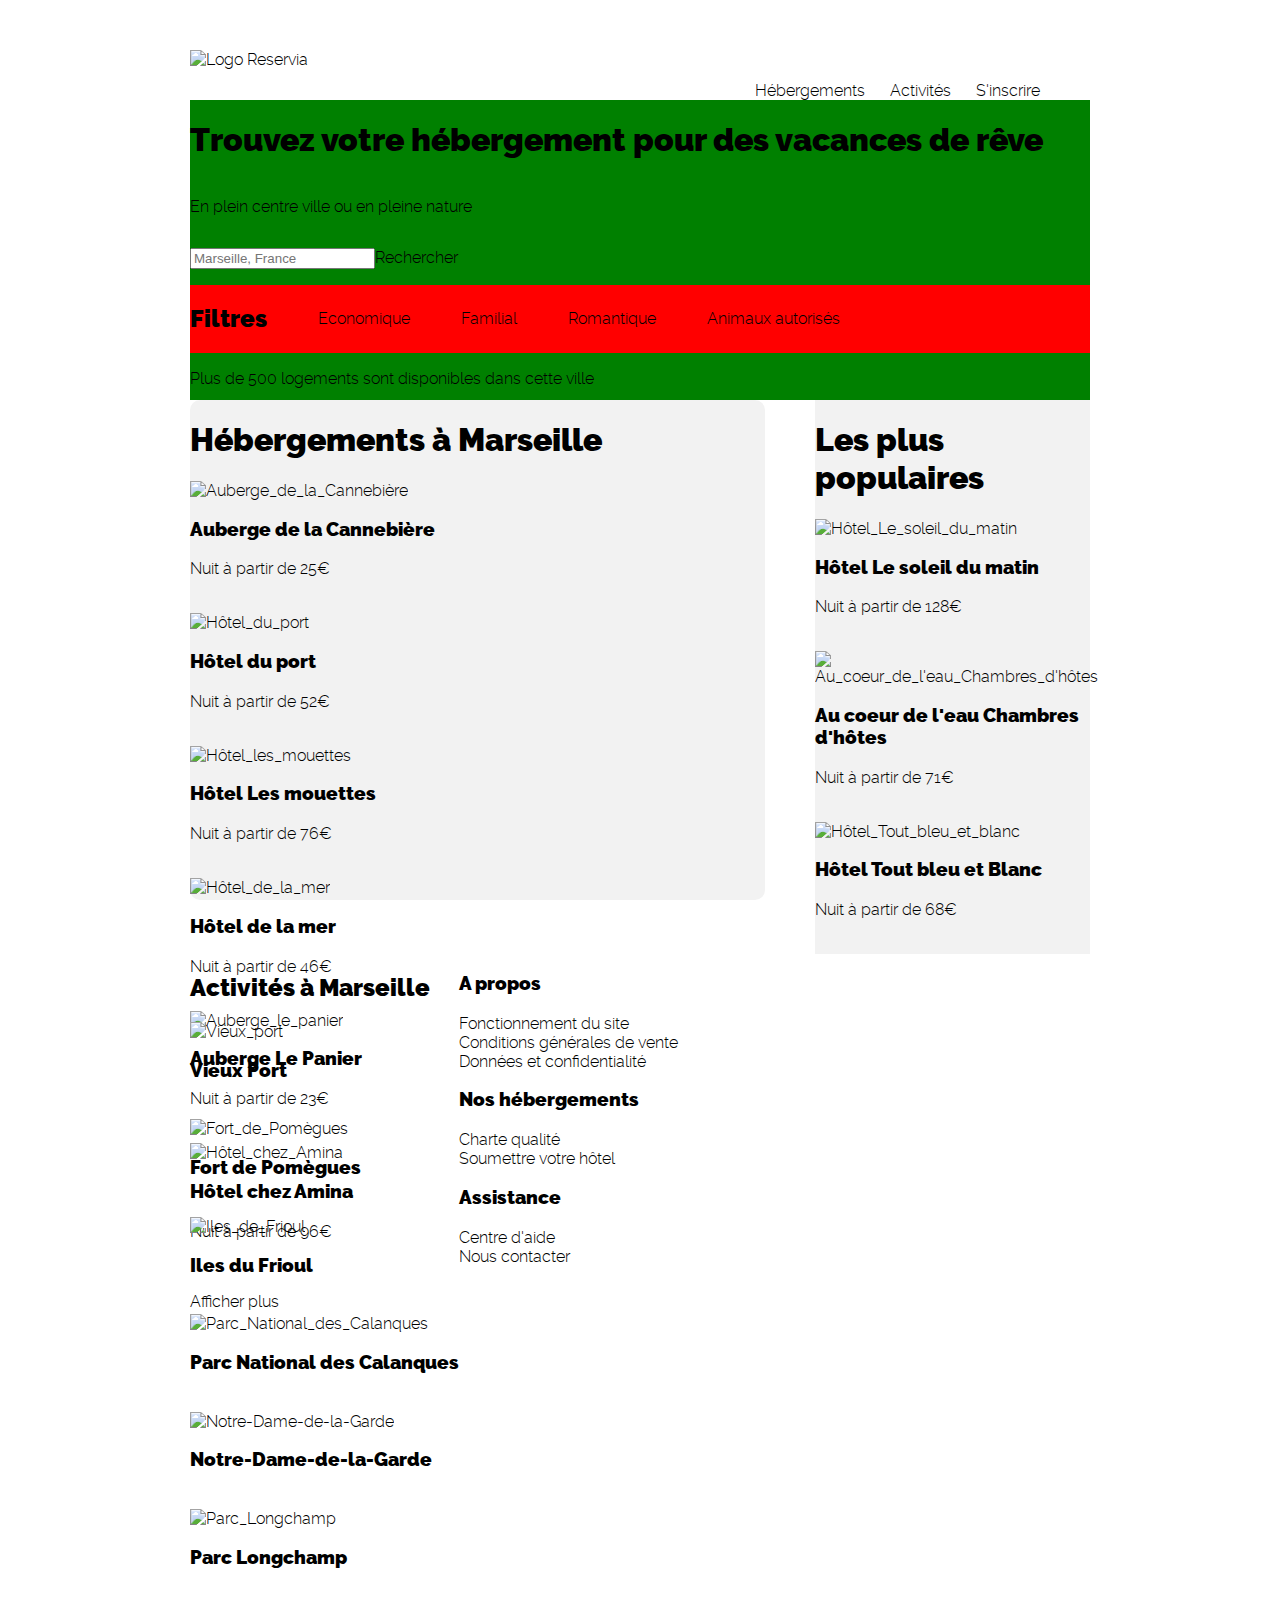
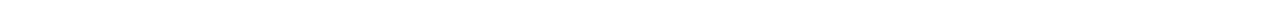
==== Page_acceuil.html @ ed1b58df "Debut CSS" ====
<!DOCTYPE html>
<html lang="fr">
    <head>
        <meta charset="utf-8" />
		<link rel="stylesheet" href="style.css" />
		<script src="https://kit.fontawesome.com/70156e9f67.js" crossorigin="anonymous"></script>
		<title>Maquette Reservia</title>
		
    </head>
	<body>
	
	<header><!-- Logo + Ancres-->
		<div id="logo">
		<img src="images/Reservia.svg" alt="Logo Reservia" />
		</div>
		<div id="Ancres">
		<a href="#Titre1">Hébergements</a>
		<a href="#Titre2">Activités</a>
		<a href="inscription.html">S'inscrire</a>
		</div>
	</header><!-- Logo + Ancres-->
	
    
		<section id="bandeau"><!-- h1 + p + form + filtres + p -->
			<h1>Trouvez votre hébergement pour des vacances de rêve</h1>
			<p>En plein centre ville ou en pleine nature</p>
			<form id="recherche" method="post" action="traitement.php">
			<p><i class="fas fa-map-marker-alt"></i>
			<label for="search" class="search"></label> <input placeholder="Marseille, France" type="search" name="search" id="search"/>Rechercher
			</p>
			</form>
			<div id="filtre">
				<h2>Filtres</h2>
				<i class="fas fa-money-bill-wave"></i>
				<p>Economique</p>
				<i class="fas fa-child"></i>
				<p>Familial</p>
				<i class="fas fa-heart"></i>
				<p>Romantique</p>
				<i class="fas fa-dog"></i>
				<p>Animaux autorisés</p>
			</div>
			<p><i class="fas fa-info"></i>Plus de 500 logements sont disponibles dans cette ville</p>
		</section><!-- h1 + p + form + filtres + p -->
		
		<section id="hébergement"><!-- article + aside -->
			<article><!-- h1 + 6photos + p -->
			<h1 id="Titre1">Hébergements à Marseille</h1>
			<div id="photo">
				<div id="Photo_1">
					<div class="description1">
						<a href="annonce1.html">
						<img src="images/marcus-loke-WQJvWU_HZFo-unsplash.jpg" alt="Auberge_de_la_Cannebière" />
						<h3>Auberge de la Cannebière</h3>
						<p>Nuit à partir de 25€</p>
						<div class="star4">
						<i class="fas fa-star"></i><i class="fas fa-star"></i><i class="fas fa-star"></i><i class="fas fa-star"></i><i class="fas fa-star"></i>
						</div>
						</a>
					</div>
				</div>
				<div id="Photo_2">
					<div class="description1">
						<a href="annonce2.html">
						<img src="images/fred-kleber-gTbaxaVLvsg-unsplash.jpg" alt="Hôtel_du_port">
						<h3>Hôtel du port</h3>
						<p>Nuit à partir de 52€</p>
						<div class="star5">
						<i class="fas fa-star"></i><i class="fas fa-star"></i><i class="fas fa-star"></i><i class="fas fa-star"></i><i class="fas fa-star"></i>
						</div>
						</a>
					</div>
				</div>
				<div id="Photo_3">
					<div class="description1">
						<a href="annonce3.html">
						<img src="images/reisetopia-B8WIgxA_PFU-unsplash.jpg" alt="Hôtel_les_mouettes">
						<h3>Hôtel Les mouettes</h3>
						<p>Nuit à partir de 76€</p>
						<div class="star4">
						<i class="fas fa-star"></i><i class="fas fa-star"></i><i class="fas fa-star"></i><i class="fas fa-star"></i><i class="fas fa-star"></i>
						</div>
						</a>
					</div>
				</div>
				<div id="Photo_4">
					<div class="description1">
						<a href="annonce4.html">
						<img src="images/annie-spratt-Eg1qcIitAuA-unsplash.jpg" alt="Hôtel_de_la_mer">
						<h3>Hôtel de la mer</h3>
						<p>Nuit à partir de 46€</p>
						<div id="star3">
						<i class="fas fa-star"></i><i class="fas fa-star"></i><i class="fas fa-star"></i><i class="fas fa-star"></i><i class="fas fa-star"></i>
						</div>
						</a>
					</div>
				</div>
				<div id="Photo_5">
					<div class="description1">
						<a href="annonce5.html">
						<img src="images/nicate-lee-kT-ZyaiwBe0-unsplash.jpg" alt="Auberge_le_panier">
						<h3>Auberge Le Panier</h3>
						<p>Nuit à partir de 23€</p>
						<div class="star4">
						<i class="fas fa-star"></i><i class="fas fa-star"></i><i class="fas fa-star"></i><i class="fas fa-star"></i><i class="fas fa-star"></i>
						</div>
						</a>
					</div>
				</div>
				<div id="Photo_6">
					<div class="description1">
						<a href="annonce6.html">
						<img src="images/febrian-zakaria-M6S1WvfW68A-unsplash.jpg" alt="Hôtel_chez_Amina">
						<h3>Hôtel chez Amina</h3>
						<p>Nuit à partir de 96€</p>
						<div class="star5">
						<i class="fas fa-star"></i><i class="fas fa-star"></i><i class="fas fa-star"></i><i class="fas fa-star"></i><i class="fas fa-star"></i>
						</div>
						</a>
					</div>
				</div>
			</div>
			<p>Afficher plus</p>
			</article><!-- h1 + 6photos + p -->
		
			<aside id="populaire"><!-- h1 + 3photos_colonne -->
			<h1>Les plus populaires</h1><i class="fas fa-chart-line"></i>
				<div id="Photo_7">
					<div class="description">
						<a href="annonce7.html">
						<img src="images/emile-guillemot-Bj_rcSC5XfE-unsplash.jpg" alt="Hôtel_Le_soleil_du_matin">
						<h3>Hôtel Le soleil du matin</h3>
						<p>Nuit à partir de 128€</p>
						<div class="star5">
						<i class="fas fa-star"></i><i class="fas fa-star"></i><i class="fas fa-star"></i><i class="fas fa-star"></i><i class="fas fa-star"></i>
						</div>
						</a>
					</div>
				</div>
				<div id="Photo_8">
					<div class="description">
						<a href="annonce8.html">
						<img src="images/aw-creative-VGs8z60yT2c-unsplash.jpg" alt="Au_coeur_de_l'eau_Chambres_d'hôtes">
						<h3>Au coeur de l'eau Chambres d'hôtes</h3>
						<p>Nuit à partir de 71€</p>
						<div class="star5">
						<i class="fas fa-star"></i><i class="fas fa-star"></i><i class="fas fa-star"></i><i class="fas fa-star"></i><i class="fas fa-star"></i>
						</div>
						</a>
					</div>
				</div>
				<div id="Photo_9">
					<div class="description">
						<a href="annonce2.html">
						<img src="images/febrian-zakaria-sjvU0THccQA-unsplash.jpg" alt="Hôtel_Tout_bleu_et_blanc">
						<h3>Hôtel Tout bleu et Blanc</h3>
						<p>Nuit à partir de 68€</p>
						<div class="star5">
						<i class="fas fa-star"></i><i class="fas fa-star"></i><i class="fas fa-star"></i><i class="fas fa-star"></i><i class="fas fa-star"></i>
						</div>
						</a>
					</div>
				</div>
			</aside><!-- h1 + 3photos_colonne -->
		
		</section><!-- article + aside -->
		
		<section id="activites"><!-- Activités -->
		<h2 id="Titre2">Activités à Marseille</h2>
			<div id="activite1">
				<a href="activité1.html">
				<img src="images/reno-laithienne-QUgJhdY5Fyk-unsplash.jpg" alt="Vieux_port">
				<h3>Vieux Port</h3>
				</a>
			</div>
			<div class="photo_double">
				<div id="activite2">
				<a href="activité2.html">
				<img src="images/paul-hermann-QFTrLdQIRhI-unsplash.jpg" alt="Fort_de_Pomègues">
				<h3>Fort de Pomègues</h3>
				</a>
				</div>
				<div id="activite3">
				<a href="activité3.html">
				<img src="images/kevin-hikari-rV_Qd1l-VXg-unsplash.jpg" alt="Iles_de_Frioul">
				<h3>Iles du Frioul</h3>
				</a>
				</div>
			</div>
			<div id="activite4">
			<a href="activité4.html">
			<img src="images/kilyan-sockalingum-NR8-cBCN3aI-unsplash.jpg" alt="Parc_National_des_Calanques">
			<h3>Parc National des Calanques</h3>
			</a>
			</div>
			<div class="photo_double">
				<div id="activite5">
				<a href="activité5.html">
				<img src="images/florian-wehde-xW9e8gdotxI-unsplash.jpg" alt="Notre-Dame-de-la-Garde">
				<h3>Notre-Dame-de-la-Garde</h3>
				</a>
				</div>
				<div id="activite6">
				<a href="activité6.html">
				<img src="images/lena-paulin-wH2-EJoDcV0-unsplash.jpg" alt="Parc_Longchamp">
				<h3>Parc Longchamp</h3>
				</a>
				</div>
			</div>
		</section><!-- Activités -->
    
		<footer id="footer"><!-- 3blocs de texte en colonne -->
			<div class="liens">
				<h3>A propos</h3>
				<p>Fonctionnement du site<br />
				Conditions générales de vente<br />
				Données et confidentialité
				</p>
			</div>
			<div class="liens">
				<h3>Nos hébergements</h3>
				<p>Charte qualité<br />
				Soumettre votre hôtel
				</p>
			</div>
			<div class="liens">
				<h3>Assistance</h3>
				<p>Centre d'aide<br />
				Nous contacter
				</p>
			</div>
		</footer>
	</body>
</html>
---- style.css ----
/* font/definition */
@font-face {
    font-family: 'ralewayblack';
    src: url('font/webfontkit-20210923-035015/raleway-black-webfont.woff2') format('woff2'),
         url('font/webfontkit-20210923-035015/raleway-black-webfont.woff') format('woff');
    font-weight: normal;
    font-style: normal;

}

@font-face {
    font-family: 'ralewaylight';
    src: url('font/webfontkit-20210923-035015/raleway-light-webfont.woff2') format('woff2'),
         url('font/webfontkit-20210923-035015/raleway-light-webfont.woff') format('woff');
    font-weight: normal;
    font-style: normal;

}

@font-face {
    font-family: 'ralewaymedium';
    src: url('font/webfontkit-20210923-035015/raleway-medium-webfont.woff2') format('woff2'),
         url('font/webfontkit-20210923-035015/raleway-medium-webfont.woff') format('woff');
    font-weight: normal;
    font-style: normal;

}

h1, h2, h3
{
	font-family: 'ralewayblack', Arial, sans-serif;
}
/* font/definition */
/* Mep body */
body
{
	font-family: 'ralewaylight', 'ralewayblack', Arial, sans-serif;
	width: 900px;
	margin: auto;
	display: flex;
	justify-content: ;
	flex-wrap: wrap;
}
/* Mep body */
/* Mep header */
header
{
	width: 900px;
	margin: auto;
	display: flex;
	justify-content: space-between;
	align-items:flex-end;
}
/* Mep header */
/* Mep bandeau */
#bandeau
{
	display: flex;
	width: 900px;
	flex-direction: column;
	justify-content: flex-start;
	height: 300px;
	background-color: green;
	padding: 0px 0px 0px 0px;
	margin-top: 0px;
}
/* Mep bandeau */
/* Mep hébergement */
#hébergement
{
	display: flex;
	width: 900px;
}
/* Mep hébergement */
/* Mep article */
article
{
	width: 575px;
	height: 500px;
	margin-top: 25 px;
	margin-bottom: 25px;
	background-color: #F2F2F2;
	border-radius: 10px;
	margin-right: 25px;
	display: flex;
	flex-direction: column;
}
/* Mep article */
/* Mep populaire */
#populaire
{
	width: 275px;
	background-color: #F2F2F2;
	margin-left: 25px;
}
/* Mep populaire */

.description1 img
{
	width: 200;
	height: 100px;
	
}
.description img
{
	width: 100px;
	height: 125px;
	
}

/* header bandeau*/
#logo
{
	display: flex;
	margin-top: 50px;
	height: 50px;
}

#Ancres
{
	display: flex;
	justify-content: space-between;
	align-items: flex-end;
}

#Ancres, a
{
	color: black;
	text-decoration: none;
	margin-right: 25px;
}

#Ancres, a:hover
{
	color: #0065FC;
}

#filtre
{
	background-color: red;
	display: flex;
	align-items: center;
	justify-content: space-between;
	padding-right: 250px;
	
}
/* header bandeau*/
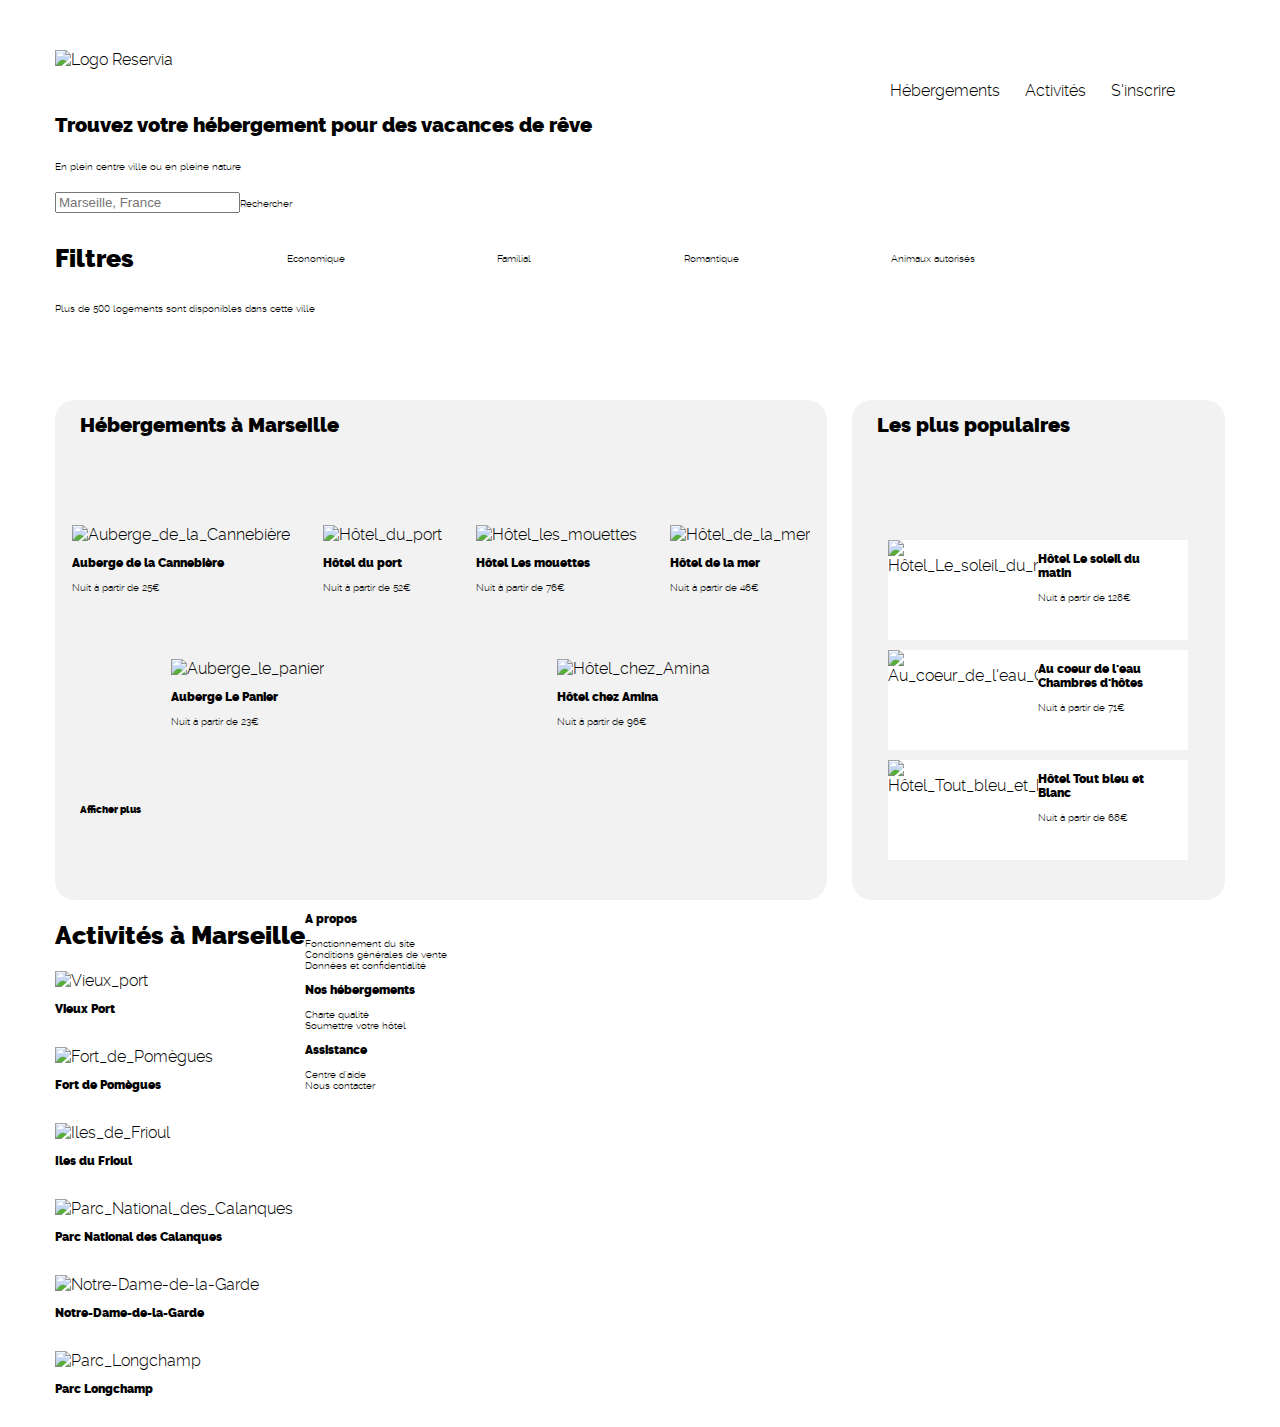
==== commit 9a1fcd03: "suite" ====
--- a/Page_acceuil.html
+++ b/Page_acceuil.html
@@ -44,123 +44,90 @@
 		</section><!-- h1 + p + form + filtres + p -->
 		
 		<section id="hébergement"><!-- article + aside -->
+			
 			<article><!-- h1 + 6photos + p -->
-			<h1 id="Titre1">Hébergements à Marseille</h1>
+			<h1>Hébergements à Marseille</h1>
 			<div id="photo">
 				<div id="Photo_1">
-					<div class="description1">
 						<a href="annonce1.html">
 						<img src="images/marcus-loke-WQJvWU_HZFo-unsplash.jpg" alt="Auberge_de_la_Cannebière" />
 						<h3>Auberge de la Cannebière</h3>
 						<p>Nuit à partir de 25€</p>
-						<div class="star4">
-						<i class="fas fa-star"></i><i class="fas fa-star"></i><i class="fas fa-star"></i><i class="fas fa-star"></i><i class="fas fa-star"></i>
-						</div>
-						</a>
-					</div>
+						<i class="fas fa-star"></i><i class="fas fa-star"></i><i class="fas fa-star"></i><i class="fas fa-star"></i><i class="fas fa-star"></i>
+						</a>
 				</div>
 				<div id="Photo_2">
-					<div class="description1">
 						<a href="annonce2.html">
 						<img src="images/fred-kleber-gTbaxaVLvsg-unsplash.jpg" alt="Hôtel_du_port">
 						<h3>Hôtel du port</h3>
 						<p>Nuit à partir de 52€</p>
-						<div class="star5">
-						<i class="fas fa-star"></i><i class="fas fa-star"></i><i class="fas fa-star"></i><i class="fas fa-star"></i><i class="fas fa-star"></i>
-						</div>
-						</a>
-					</div>
+						<i class="fas fa-star"></i><i class="fas fa-star"></i><i class="fas fa-star"></i><i class="fas fa-star"></i><i class="fas fa-star"></i>
+						</a>
 				</div>
 				<div id="Photo_3">
-					<div class="description1">
 						<a href="annonce3.html">
 						<img src="images/reisetopia-B8WIgxA_PFU-unsplash.jpg" alt="Hôtel_les_mouettes">
 						<h3>Hôtel Les mouettes</h3>
 						<p>Nuit à partir de 76€</p>
-						<div class="star4">
-						<i class="fas fa-star"></i><i class="fas fa-star"></i><i class="fas fa-star"></i><i class="fas fa-star"></i><i class="fas fa-star"></i>
-						</div>
-						</a>
-					</div>
+						<i class="fas fa-star"></i><i class="fas fa-star"></i><i class="fas fa-star"></i><i class="fas fa-star"></i><i class="fas fa-star"></i>
+						</a>
 				</div>
 				<div id="Photo_4">
-					<div class="description1">
 						<a href="annonce4.html">
 						<img src="images/annie-spratt-Eg1qcIitAuA-unsplash.jpg" alt="Hôtel_de_la_mer">
 						<h3>Hôtel de la mer</h3>
-						<p>Nuit à partir de 46€</p>
-						<div id="star3">
-						<i class="fas fa-star"></i><i class="fas fa-star"></i><i class="fas fa-star"></i><i class="fas fa-star"></i><i class="fas fa-star"></i>
-						</div>
-						</a>
-					</div>
+						<p>Nuit à partir de 46€</p>						
+						<i class="fas fa-star"></i><i class="fas fa-star"></i><i class="fas fa-star"></i><i class="fas fa-star"></i><i class="fas fa-star"></i>	
+						</a>
 				</div>
 				<div id="Photo_5">
-					<div class="description1">
 						<a href="annonce5.html">
 						<img src="images/nicate-lee-kT-ZyaiwBe0-unsplash.jpg" alt="Auberge_le_panier">
 						<h3>Auberge Le Panier</h3>
-						<p>Nuit à partir de 23€</p>
-						<div class="star4">
-						<i class="fas fa-star"></i><i class="fas fa-star"></i><i class="fas fa-star"></i><i class="fas fa-star"></i><i class="fas fa-star"></i>
-						</div>
-						</a>
-					</div>
+						<p>Nuit à partir de 23€</p>	
+						<i class="fas fa-star"></i><i class="fas fa-star"></i><i class="fas fa-star"></i><i class="fas fa-star"></i><i class="fas fa-star"></i>
+						</a>
 				</div>
 				<div id="Photo_6">
-					<div class="description1">
 						<a href="annonce6.html">
 						<img src="images/febrian-zakaria-M6S1WvfW68A-unsplash.jpg" alt="Hôtel_chez_Amina">
 						<h3>Hôtel chez Amina</h3>
 						<p>Nuit à partir de 96€</p>
-						<div class="star5">
-						<i class="fas fa-star"></i><i class="fas fa-star"></i><i class="fas fa-star"></i><i class="fas fa-star"></i><i class="fas fa-star"></i>
-						</div>
-						</a>
-					</div>
-				</div>
-			</div>
-			<p>Afficher plus</p>
+						<i class="fas fa-star"></i><i class="fas fa-star"></i><i class="fas fa-star"></i><i class="fas fa-star"></i><i class="fas fa-star"></i>
+						</a>
+				</div>
+			</div>
+			<p id="afficher">Afficher plus</p>
 			</article><!-- h1 + 6photos + p -->
 		
-			<aside id="populaire"><!-- h1 + 3photos_colonne -->
+			<aside><!-- h1 + 3photos_colonne -->
 			<h1>Les plus populaires</h1><i class="fas fa-chart-line"></i>
+			<div id="pop">
 				<div id="Photo_7">
-					<div class="description">
 						<a href="annonce7.html">
 						<img src="images/emile-guillemot-Bj_rcSC5XfE-unsplash.jpg" alt="Hôtel_Le_soleil_du_matin">
-						<h3>Hôtel Le soleil du matin</h3>
+						<div><h3>Hôtel Le soleil du matin</h3>
 						<p>Nuit à partir de 128€</p>
-						<div class="star5">
-						<i class="fas fa-star"></i><i class="fas fa-star"></i><i class="fas fa-star"></i><i class="fas fa-star"></i><i class="fas fa-star"></i>
-						</div>
-						</a>
-					</div>
+						<i class="fas fa-star"></i><i class="fas fa-star"></i><i class="fas fa-star"></i><i class="fas fa-star"></i><i class="fas fa-star"></i></div>
+						</a>
 				</div>
 				<div id="Photo_8">
-					<div class="description">
 						<a href="annonce8.html">
 						<img src="images/aw-creative-VGs8z60yT2c-unsplash.jpg" alt="Au_coeur_de_l'eau_Chambres_d'hôtes">
 						<h3>Au coeur de l'eau Chambres d'hôtes</h3>
 						<p>Nuit à partir de 71€</p>
-						<div class="star5">
-						<i class="fas fa-star"></i><i class="fas fa-star"></i><i class="fas fa-star"></i><i class="fas fa-star"></i><i class="fas fa-star"></i>
-						</div>
-						</a>
-					</div>
+						<i class="fas fa-star"></i><i class="fas fa-star"></i><i class="fas fa-star"></i><i class="fas fa-star"></i><i class="fas fa-star"></i>
+						</a>
 				</div>
 				<div id="Photo_9">
-					<div class="description">
 						<a href="annonce2.html">
 						<img src="images/febrian-zakaria-sjvU0THccQA-unsplash.jpg" alt="Hôtel_Tout_bleu_et_blanc">
 						<h3>Hôtel Tout bleu et Blanc</h3>
 						<p>Nuit à partir de 68€</p>
-						<div class="star5">
-						<i class="fas fa-star"></i><i class="fas fa-star"></i><i class="fas fa-star"></i><i class="fas fa-star"></i><i class="fas fa-star"></i>
-						</div>
-						</a>
-					</div>
-				</div>
+						<i class="fas fa-star"></i><i class="fas fa-star"></i><i class="fas fa-star"></i><i class="fas fa-star"></i><i class="fas fa-star"></i>
+						</a>
+				</div>
+			</div>
 			</aside><!-- h1 + 3photos_colonne -->
 		
 		</section><!-- article + aside -->
--- a/style.css
+++ b/style.css
@@ -30,12 +30,32 @@
 {
 	font-family: 'ralewayblack', Arial, sans-serif;
 }
+h1
+{
+	font-size: 20px;
+}
+h2
+{
+	font-size: 25px;
+}
+h3
+{
+	font-size: 12px;
+}
+p
+{
+	font-size: 10px;
+}
+#afficher
+{
+	font-family: 'ralewayblack', Arial, sans-serif;
+}
 /* font/definition */
 /* Mep body */
 body
 {
 	font-family: 'ralewaylight', 'ralewayblack', Arial, sans-serif;
-	width: 900px;
+	width: 1170px;
 	margin: auto;
 	display: flex;
 	justify-content: ;
@@ -45,7 +65,7 @@
 /* Mep header */
 header
 {
-	width: 900px;
+	width: 1170px;
 	margin: auto;
 	display: flex;
 	justify-content: space-between;
@@ -56,92 +76,198 @@
 #bandeau
 {
 	display: flex;
-	width: 900px;
+	width: 1170px;
 	flex-direction: column;
 	justify-content: flex-start;
 	height: 300px;
-	background-color: green;
+	
 	padding: 0px 0px 0px 0px;
 	margin-top: 0px;
 }
+/* header bandeau*/
+#logo
+{
+	display: flex;
+	margin-top: 50px;
+	height: 50px;
+}
+
+#Ancres
+{
+	display: flex;
+	justify-content: space-between;
+	align-items: flex-end;
+}
+
+#Ancres, a
+{
+	color: black;
+	text-decoration: none;
+	margin-right: 25px;
+}
+
+#Ancres, a:hover
+{
+	color: #0065FC;
+}
+
+#filtre
+{
+	display: flex;
+	align-items: center;
+	justify-content: space-between;
+	padding-right: 250px;
+	
+}
+/* header bandeau*/
 /* Mep bandeau */
 /* Mep hébergement */
 #hébergement
 {
-	display: flex;
-	width: 900px;
-}
-/* Mep hébergement */
+	width: 1170px;
+	height: ;
+	display: flex;
+}
+
 /* Mep article */
 article
 {
-	width: 575px;
+	width: 775px;
 	height: 500px;
-	margin-top: 25 px;
-	margin-bottom: 25px;
+	margin: 0px, 25px, 25px, 0px;
+	padding: 10px, 10px, 0px, 10px;
 	background-color: #F2F2F2;
-	border-radius: 10px;
-	margin-right: 25px;
-	display: flex;
-	flex-direction: column;
-}
+	border-radius: 20px;
+	display: flex;
+	flex-wrap: wrap;
+	justify-content: ;
+}
+
+article h1
+{
+	margin-left: 25px;
+}
+
+#afficher
+{
+	margin-left: 25px;
+}
+
+#photo
+{
+	display: flex;
+	flex-wrap: wrap;
+	justify-content: space-around;
+}
+
+#Photo_1 img
+{
+	width: 200px;
+	height: 100px;
+}
+
+#Photo_2 img
+{
+	width: 200px;
+	height: 100px;
+}
+
+#Photo_3 img
+{
+	width: 200px;
+	height: 100px;
+}
+
+#Photo_4 img
+{
+	width: 200px;
+	height: 100px;
+}
+
+#Photo_5 img
+{
+	width: 200px;
+	height: 100px;
+}
+
+#Photo_6 img
+{
+	width: 200px;
+	height: 100px;
+}
+article i
+{
+	color: #0065FC;
+}
+
 /* Mep article */
 /* Mep populaire */
-#populaire
-{
-	width: 275px;
+aside
+{
+	width: 375px;
 	background-color: #F2F2F2;
 	margin-left: 25px;
+	display: flex;
+	flex-wrap: wrap;
+	border-radius: 20px;
+}
+aside h1
+{
+	margin-left: 25px;
+}
+#pop
+{
+	display: flex;
+	flex-direction: column;
+	justify-content: space-between;
+	margin: auto;
+}
+#Photo_7 img
+{
+	float: left;
+	width: 150px;
+	height: 100px;
+}
+#Photo_8 img
+{
+	float: left;
+	width: 150px;
+	height: 100px;
+}
+#Photo_9 img
+{
+	float: left;
+	width: 150px;
+	height: 100px;
+}
+#Photo_7
+{
+	width: 300px;
+	background-color: white;
+	display: flex;
+	flex-direction: column;
+	margin-bottom: 10px;
+}
+#Photo_8
+{
+	width: 300px;
+	background-color: white;
+	display: flex;
+	flex-direction: column;
+	margin-bottom: 10px;
+}
+#Photo_9
+{
+	width: 300px;
+	background-color: white;
+	display: flex;
+	flex-direction: column;
+	margin-bottom: 10px;
+}
+#pop i 
+{
+	color: #0065FC;
 }
 /* Mep populaire */
-
-.description1 img
-{
-	width: 200;
-	height: 100px;
-	
-}
-.description img
-{
-	width: 100px;
-	height: 125px;
-	
-}
-
-/* header bandeau*/
-#logo
-{
-	display: flex;
-	margin-top: 50px;
-	height: 50px;
-}
-
-#Ancres
-{
-	display: flex;
-	justify-content: space-between;
-	align-items: flex-end;
-}
-
-#Ancres, a
-{
-	color: black;
-	text-decoration: none;
-	margin-right: 25px;
-}
-
-#Ancres, a:hover
-{
-	color: #0065FC;
-}
-
-#filtre
-{
-	background-color: red;
-	display: flex;
-	align-items: center;
-	justify-content: space-between;
-	padding-right: 250px;
-	
-}
-/* header bandeau*/+/* Mep hébergement */
+
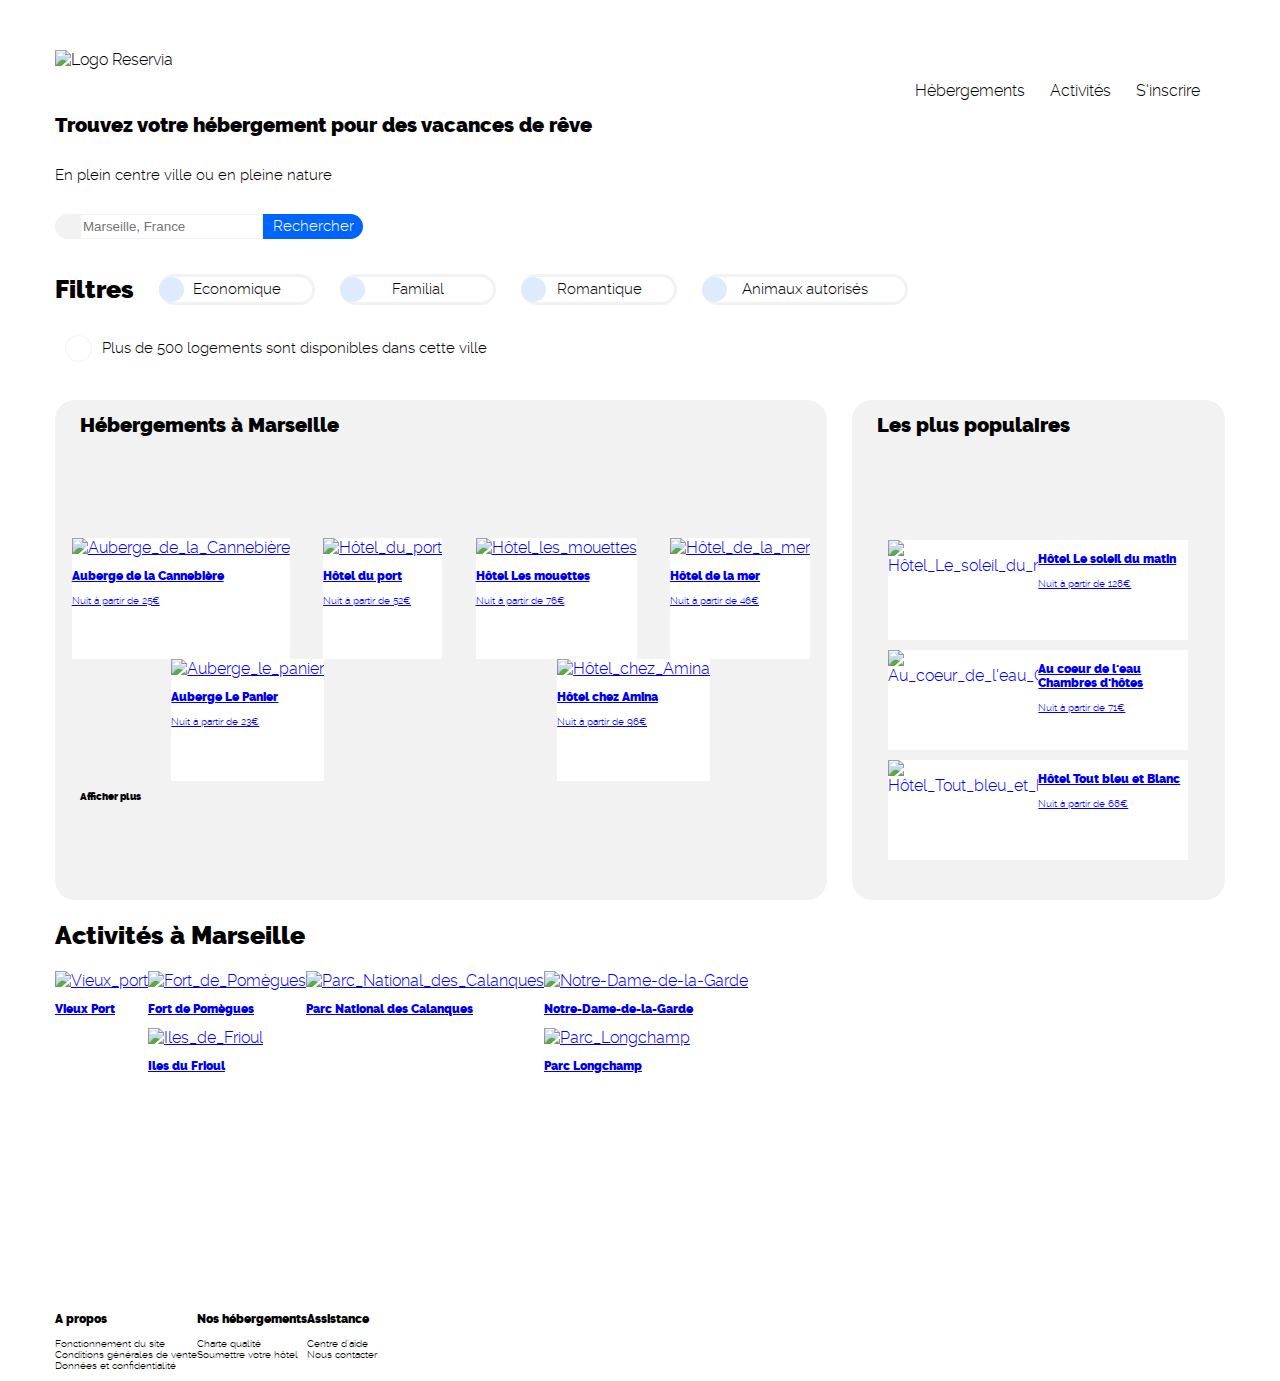
==== commit 8d957b6d: "Header" ====
--- a/Page_acceuil.html
+++ b/Page_acceuil.html
@@ -23,24 +23,30 @@
     
 		<section id="bandeau"><!-- h1 + p + form + filtres + p -->
 			<h1>Trouvez votre hébergement pour des vacances de rêve</h1>
-			<p>En plein centre ville ou en pleine nature</p>
-			<form id="recherche" method="post" action="traitement.php">
-			<p><i class="fas fa-map-marker-alt"></i>
-			<label for="search" class="search"></label> <input placeholder="Marseille, France" type="search" name="search" id="search"/>Rechercher
-			</p>
-			</form>
+			<p class="txt">En plein centre ville ou en pleine nature</p>
+			<div id="recherche">
+				<i class="fas fa-map-marker-alt"></i>
+				<form id="recherche" method="post" action="traitement.php">
+				<label for="search" class="search"></label>
+				<input placeholder="Marseille, France" type="search" name="search" id="search"/>
+				</form>
+				<p>Rechercher</p>
+			</div>
 			<div id="filtre">
 				<h2>Filtres</h2>
 				<i class="fas fa-money-bill-wave"></i>
-				<p>Economique</p>
+				<p class="filt">Economique</p>
 				<i class="fas fa-child"></i>
-				<p>Familial</p>
+				<p class="filt">Familial</p>
 				<i class="fas fa-heart"></i>
-				<p>Romantique</p>
+				<p class="filt">Romantique</p>
 				<i class="fas fa-dog"></i>
-				<p>Animaux autorisés</p>
-			</div>
-			<p><i class="fas fa-info"></i>Plus de 500 logements sont disponibles dans cette ville</p>
+				<p id="pet">Animaux autorisés</p>
+			</div>
+			<div id="info">
+				<i class="fas fa-info"></i>
+				<p class="txt1">Plus de 500 logements sont disponibles dans cette ville</p>
+			</div>
 		</section><!-- h1 + p + form + filtres + p -->
 		
 		<section id="hébergement"><!-- article + aside -->
@@ -48,7 +54,7 @@
 			<article><!-- h1 + 6photos + p -->
 			<h1>Hébergements à Marseille</h1>
 			<div id="photo">
-				<div id="Photo_1">
+				<div class="Photo_1">
 						<a href="annonce1.html">
 						<img src="images/marcus-loke-WQJvWU_HZFo-unsplash.jpg" alt="Auberge_de_la_Cannebière" />
 						<h3>Auberge de la Cannebière</h3>
@@ -56,7 +62,7 @@
 						<i class="fas fa-star"></i><i class="fas fa-star"></i><i class="fas fa-star"></i><i class="fas fa-star"></i><i class="fas fa-star"></i>
 						</a>
 				</div>
-				<div id="Photo_2">
+				<div class="Photo_1">
 						<a href="annonce2.html">
 						<img src="images/fred-kleber-gTbaxaVLvsg-unsplash.jpg" alt="Hôtel_du_port">
 						<h3>Hôtel du port</h3>
@@ -64,7 +70,7 @@
 						<i class="fas fa-star"></i><i class="fas fa-star"></i><i class="fas fa-star"></i><i class="fas fa-star"></i><i class="fas fa-star"></i>
 						</a>
 				</div>
-				<div id="Photo_3">
+				<div class="Photo_1">
 						<a href="annonce3.html">
 						<img src="images/reisetopia-B8WIgxA_PFU-unsplash.jpg" alt="Hôtel_les_mouettes">
 						<h3>Hôtel Les mouettes</h3>
@@ -72,7 +78,7 @@
 						<i class="fas fa-star"></i><i class="fas fa-star"></i><i class="fas fa-star"></i><i class="fas fa-star"></i><i class="fas fa-star"></i>
 						</a>
 				</div>
-				<div id="Photo_4">
+				<div class="Photo_1">
 						<a href="annonce4.html">
 						<img src="images/annie-spratt-Eg1qcIitAuA-unsplash.jpg" alt="Hôtel_de_la_mer">
 						<h3>Hôtel de la mer</h3>
@@ -80,7 +86,7 @@
 						<i class="fas fa-star"></i><i class="fas fa-star"></i><i class="fas fa-star"></i><i class="fas fa-star"></i><i class="fas fa-star"></i>	
 						</a>
 				</div>
-				<div id="Photo_5">
+				<div class="Photo_1">
 						<a href="annonce5.html">
 						<img src="images/nicate-lee-kT-ZyaiwBe0-unsplash.jpg" alt="Auberge_le_panier">
 						<h3>Auberge Le Panier</h3>
@@ -88,7 +94,7 @@
 						<i class="fas fa-star"></i><i class="fas fa-star"></i><i class="fas fa-star"></i><i class="fas fa-star"></i><i class="fas fa-star"></i>
 						</a>
 				</div>
-				<div id="Photo_6">
+				<div class="Photo_1">
 						<a href="annonce6.html">
 						<img src="images/febrian-zakaria-M6S1WvfW68A-unsplash.jpg" alt="Hôtel_chez_Amina">
 						<h3>Hôtel chez Amina</h3>
@@ -103,7 +109,7 @@
 			<aside><!-- h1 + 3photos_colonne -->
 			<h1>Les plus populaires</h1><i class="fas fa-chart-line"></i>
 			<div id="pop">
-				<div id="Photo_7">
+				<div class="Photo_2">
 						<a href="annonce7.html">
 						<img src="images/emile-guillemot-Bj_rcSC5XfE-unsplash.jpg" alt="Hôtel_Le_soleil_du_matin">
 						<div><h3>Hôtel Le soleil du matin</h3>
@@ -111,7 +117,7 @@
 						<i class="fas fa-star"></i><i class="fas fa-star"></i><i class="fas fa-star"></i><i class="fas fa-star"></i><i class="fas fa-star"></i></div>
 						</a>
 				</div>
-				<div id="Photo_8">
+				<div class="Photo_2">
 						<a href="annonce8.html">
 						<img src="images/aw-creative-VGs8z60yT2c-unsplash.jpg" alt="Au_coeur_de_l'eau_Chambres_d'hôtes">
 						<h3>Au coeur de l'eau Chambres d'hôtes</h3>
@@ -119,7 +125,7 @@
 						<i class="fas fa-star"></i><i class="fas fa-star"></i><i class="fas fa-star"></i><i class="fas fa-star"></i><i class="fas fa-star"></i>
 						</a>
 				</div>
-				<div id="Photo_9">
+				<div class="Photo_2">
 						<a href="annonce2.html">
 						<img src="images/febrian-zakaria-sjvU0THccQA-unsplash.jpg" alt="Hôtel_Tout_bleu_et_blanc">
 						<h3>Hôtel Tout bleu et Blanc</h3>
@@ -134,6 +140,7 @@
 		
 		<section id="activites"><!-- Activités -->
 		<h2 id="Titre2">Activités à Marseille</h2>
+		<div id="activite">
 			<div id="activite1">
 				<a href="activité1.html">
 				<img src="images/reno-laithienne-QUgJhdY5Fyk-unsplash.jpg" alt="Vieux_port">
@@ -174,9 +181,10 @@
 				</a>
 				</div>
 			</div>
+		</div>
 		</section><!-- Activités -->
     
-		<footer id="footer"><!-- 3blocs de texte en colonne -->
+		<footer><!-- 3blocs de texte en colonne -->
 			<div class="liens">
 				<h3>A propos</h3>
 				<p>Fonctionnement du site<br />
--- a/style.css
+++ b/style.css
@@ -72,7 +72,7 @@
 	align-items:flex-end;
 }
 /* Mep header */
-/* Mep bandeau */
+	/* Mep bandeau */
 #bandeau
 {
 	display: flex;
@@ -80,11 +80,11 @@
 	flex-direction: column;
 	justify-content: flex-start;
 	height: 300px;
-	
 	padding: 0px 0px 0px 0px;
 	margin-top: 0px;
 }
-/* header bandeau*/
+		/* header bandeau*/
+
 #logo
 {
 	display: flex;
@@ -99,28 +99,136 @@
 	align-items: flex-end;
 }
 
-#Ancres, a
+#Ancres a
 {
 	color: black;
 	text-decoration: none;
 	margin-right: 25px;
 }
 
-#Ancres, a:hover
-{
-	color: #0065FC;
-}
-
+#Ancres a:hover
+{
+	color: #0065FC;
+	text-decoration: overline;
+	line-height: 100px;
+}
+.txt, .txt1
+{
+	font-size : 15px;
+}
+#info
+{
+	display: flex;
+	align-items: center;
+	margin-left: 10px;
+}
+.txt1
+{
+	margin-left: 10px;
+}
+#info i
+{
+	width: 25px;
+	height: 25px;
+	color: #0065FC;
+	border: 1px solid #F2F2F2;
+	border-radius: 25px;
+	display: flex;
+	justify-content: center;
+	align-items: center;
+}
+			/* recherche */
+#recherche
+{
+	display: flex;
+	justify-content: flex-start;
+	align-items: center;
+}
+#recherche i
+{
+	width: 25px;
+	height: 25px;
+	color: black;
+	background-color: #F2F2F2;
+	display: flex;
+	align-items: center;
+	justify-content: center;
+	border-radius: 25px 0px 0px 25px;
+}
+input
+{
+	height: 25px;
+	border: 1px solid #F2F2F2;
+}
+#recherche p
+{
+	width: 100px;
+	height: 25px;
+	font-size: 15px;
+	color: white;
+	background-color: #0065FC;
+	display: flex;
+	justify-content: center;
+	align-items: center;
+	border-radius: 0px 25px 25px 0px;
+}
+			/* recherche */
+			/* filtres */
 #filtre
 {
 	display: flex;
 	align-items: center;
-	justify-content: space-between;
-	padding-right: 250px;
 	
-}
-/* header bandeau*/
-/* Mep bandeau */
+	
+}
+.filt
+{
+	width: 150px;
+	height: 25px;
+	border: 3px solid #F2F2F2;
+	border-radius: 25px;
+	font-size: 15px;
+	display: flex;
+	justify-content: center;
+	align-items: center;
+}
+.filt:hover
+{
+	background-color: #DEEBFF;
+	height: 50px;
+}
+#pet
+{
+	width: 200px;
+	height: 25px;
+	border: 3px solid #F2F2F2;
+	border-radius: 25px;
+	font-size: 15px;
+	display: flex;
+	justify-content: center;
+	align-items: center;
+}
+#pet:hover
+{
+	background-color: #DEEBFF;
+	height: 50px;
+}
+#filtre i
+{
+	height: 25px;
+	width: 25px;
+	border-radius: 25px;
+	color: #0065FC;
+	background-color: #DEEBFF;
+	display: flex;
+	justify-content: center;
+	align-items: center;
+	position: relative;
+	left: 25px;
+}
+			/* filtres */
+		/* header bandeau*/
+	/* Mep bandeau */
 /* Mep hébergement */
 #hébergement
 {
@@ -160,41 +268,17 @@
 	justify-content: space-around;
 }
 
-#Photo_1 img
+.Photo_1 img
 {
 	width: 200px;
 	height: 100px;
-}
-
-#Photo_2 img
-{
-	width: 200px;
-	height: 100px;
-}
-
-#Photo_3 img
-{
-	width: 200px;
-	height: 100px;
-}
-
-#Photo_4 img
-{
-	width: 200px;
-	height: 100px;
-}
-
-#Photo_5 img
-{
-	width: 200px;
-	height: 100px;
-}
-
-#Photo_6 img
-{
-	width: 200px;
-	height: 100px;
-}
+
+}
+.Photo_1
+{
+	background-color: white;
+}
+
 article i
 {
 	color: #0065FC;
@@ -222,25 +306,14 @@
 	justify-content: space-between;
 	margin: auto;
 }
-#Photo_7 img
+
+.Photo_2 img
 {
 	float: left;
 	width: 150px;
 	height: 100px;
 }
-#Photo_8 img
-{
-	float: left;
-	width: 150px;
-	height: 100px;
-}
-#Photo_9 img
-{
-	float: left;
-	width: 150px;
-	height: 100px;
-}
-#Photo_7
+.Photo_2
 {
 	width: 300px;
 	background-color: white;
@@ -248,26 +321,58 @@
 	flex-direction: column;
 	margin-bottom: 10px;
 }
-#Photo_8
-{
-	width: 300px;
-	background-color: white;
-	display: flex;
-	flex-direction: column;
-	margin-bottom: 10px;
-}
-#Photo_9
-{
-	width: 300px;
-	background-color: white;
-	display: flex;
-	flex-direction: column;
-	margin-bottom: 10px;
-}
+
 #pop i 
 {
 	color: #0065FC;
 }
 /* Mep populaire */
 /* Mep hébergement */
-
+/* Mep activitées */
+#activites
+{
+	width: 1170px;
+	height: 400px;
+
+}
+#activite
+{
+	display: flex;
+}
+
+#activite1 img
+{
+	max-height: 300px;
+	max-width: 400px;
+}
+#activite2 img
+{
+	height: 150px;
+	width: 200px;
+}
+#activite3 img
+{
+	height: 150px;
+	width: 200px;
+}#activite4 img
+{
+	height: 300px;
+	width: 400px;
+}
+#activite5 img
+{
+	height: 150px;
+	width: 200px;
+}
+#activite6 img
+{
+	height: 150px;
+	width: 200px;
+}
+/* Mep activitées */
+/* Mep footer */
+footer
+{
+	display: flex;
+}
+/* Mep footer */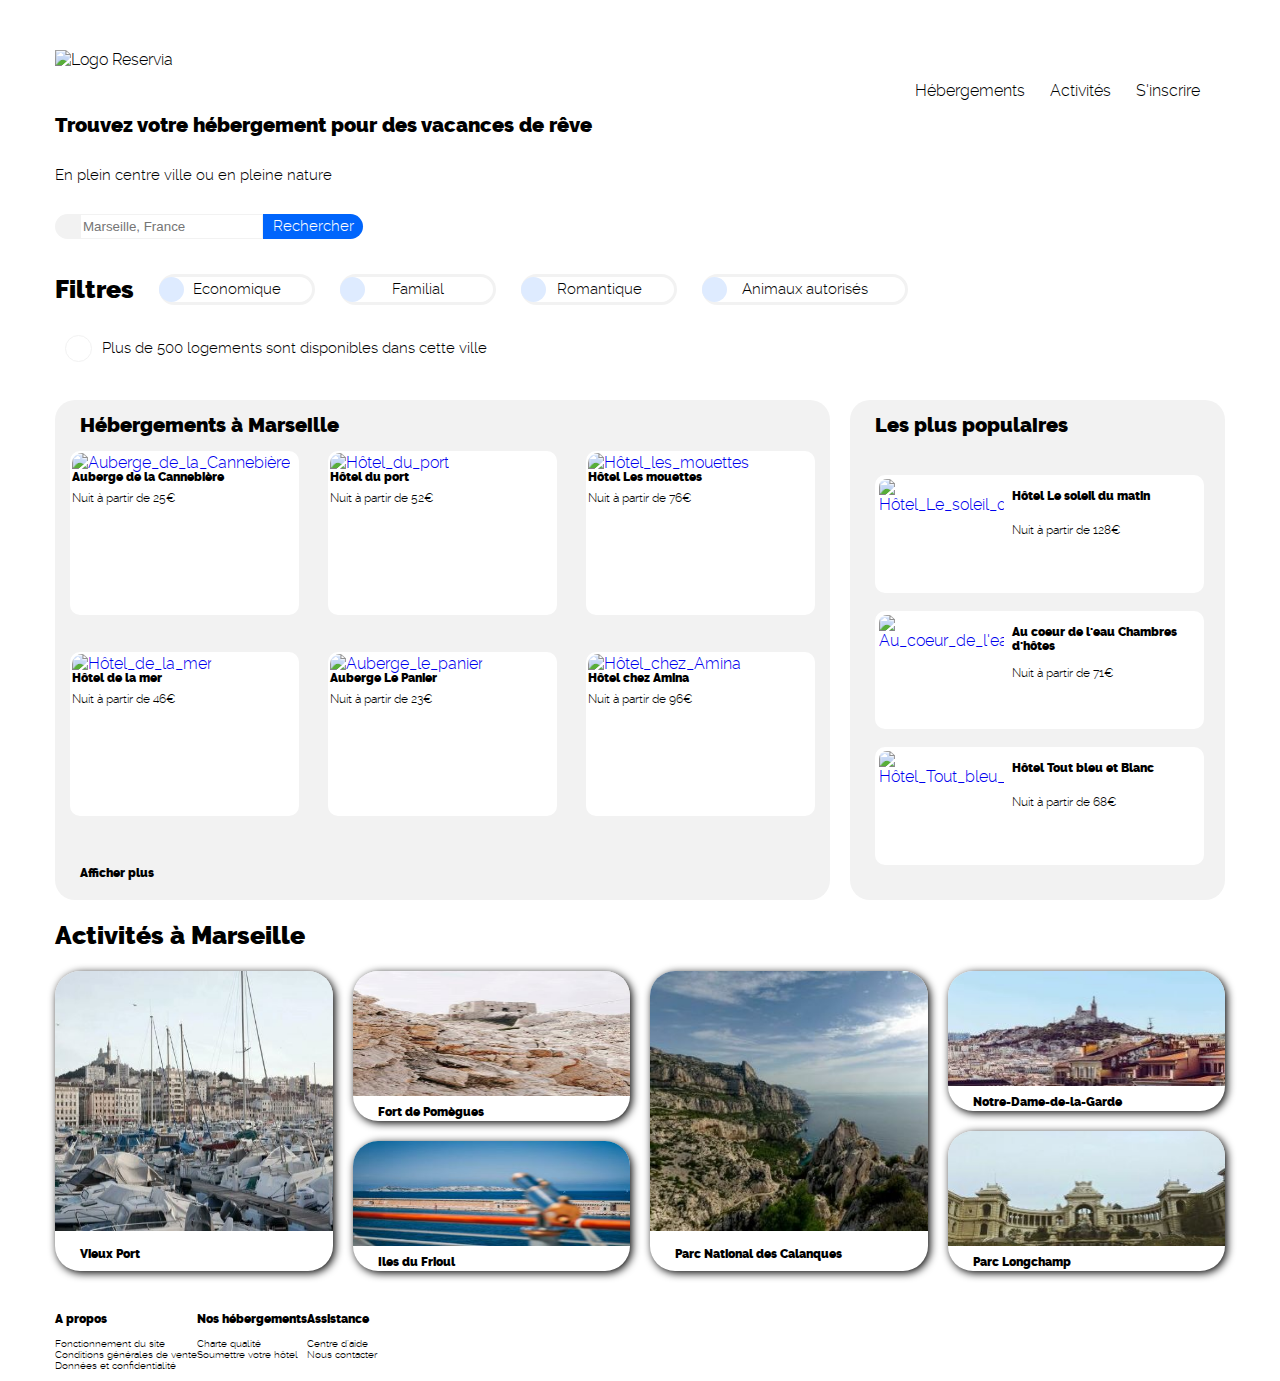
==== commit 1d07ce40: "Activité" ====
--- a/Page_acceuil.html
+++ b/Page_acceuil.html
@@ -59,7 +59,7 @@
 						<img src="images/marcus-loke-WQJvWU_HZFo-unsplash.jpg" alt="Auberge_de_la_Cannebière" />
 						<h3>Auberge de la Cannebière</h3>
 						<p>Nuit à partir de 25€</p>
-						<i class="fas fa-star"></i><i class="fas fa-star"></i><i class="fas fa-star"></i><i class="fas fa-star"></i><i class="fas fa-star"></i>
+						<i class="fas fa-star"></i><i class="fas fa-star"></i><i class="fas fa-star"></i><i class="fas fa-star"></i><span class="gris"><i class="fas fa-star"></i></span>
 						</a>
 				</div>
 				<div class="Photo_1">
@@ -75,7 +75,7 @@
 						<img src="images/reisetopia-B8WIgxA_PFU-unsplash.jpg" alt="Hôtel_les_mouettes">
 						<h3>Hôtel Les mouettes</h3>
 						<p>Nuit à partir de 76€</p>
-						<i class="fas fa-star"></i><i class="fas fa-star"></i><i class="fas fa-star"></i><i class="fas fa-star"></i><i class="fas fa-star"></i>
+						<i class="fas fa-star"></i><i class="fas fa-star"></i><i class="fas fa-star"></i><i class="fas fa-star"></i><span class="gris"><i class="fas fa-star"></i></span>
 						</a>
 				</div>
 				<div class="Photo_1">
@@ -83,7 +83,7 @@
 						<img src="images/annie-spratt-Eg1qcIitAuA-unsplash.jpg" alt="Hôtel_de_la_mer">
 						<h3>Hôtel de la mer</h3>
 						<p>Nuit à partir de 46€</p>						
-						<i class="fas fa-star"></i><i class="fas fa-star"></i><i class="fas fa-star"></i><i class="fas fa-star"></i><i class="fas fa-star"></i>	
+						<i class="fas fa-star"></i><i class="fas fa-star"></i><i class="fas fa-star"></i><span class="gris"><i class="fas fa-star"></i><i class="fas fa-star"></i></span>	
 						</a>
 				</div>
 				<div class="Photo_1">
@@ -91,7 +91,7 @@
 						<img src="images/nicate-lee-kT-ZyaiwBe0-unsplash.jpg" alt="Auberge_le_panier">
 						<h3>Auberge Le Panier</h3>
 						<p>Nuit à partir de 23€</p>	
-						<i class="fas fa-star"></i><i class="fas fa-star"></i><i class="fas fa-star"></i><i class="fas fa-star"></i><i class="fas fa-star"></i>
+						<i class="fas fa-star"></i><i class="fas fa-star"></i><i class="fas fa-star"></i><i class="fas fa-star"></i><span class="gris"><i class="fas fa-star"></i></span>
 						</a>
 				</div>
 				<div class="Photo_1">
@@ -107,30 +107,30 @@
 			</article><!-- h1 + 6photos + p -->
 		
 			<aside><!-- h1 + 3photos_colonne -->
-			<h1>Les plus populaires</h1><i class="fas fa-chart-line"></i>
+			<div id="titgraph"><h1>Les plus populaires</h1><span class="graph"><i class="fas fa-chart-line"></i></span></div>
 			<div id="pop">
 				<div class="Photo_2">
 						<a href="annonce7.html">
 						<img src="images/emile-guillemot-Bj_rcSC5XfE-unsplash.jpg" alt="Hôtel_Le_soleil_du_matin">
-						<div><h3>Hôtel Le soleil du matin</h3>
+						<div class="poptxt"><h3>Hôtel Le soleil du matin</h3>
 						<p>Nuit à partir de 128€</p>
-						<i class="fas fa-star"></i><i class="fas fa-star"></i><i class="fas fa-star"></i><i class="fas fa-star"></i><i class="fas fa-star"></i></div>
+						<span><i class="fas fa-star"></i><i class="fas fa-star"></i><i class="fas fa-star"></i><i class="fas fa-star"></i><i class="fas fa-star"></i></span></div>
 						</a>
 				</div>
 				<div class="Photo_2">
 						<a href="annonce8.html">
 						<img src="images/aw-creative-VGs8z60yT2c-unsplash.jpg" alt="Au_coeur_de_l'eau_Chambres_d'hôtes">
-						<h3>Au coeur de l'eau Chambres d'hôtes</h3>
+						<div class="poptxt"><h3>Au coeur de l'eau Chambres d'hôtes</h3>
 						<p>Nuit à partir de 71€</p>
-						<i class="fas fa-star"></i><i class="fas fa-star"></i><i class="fas fa-star"></i><i class="fas fa-star"></i><i class="fas fa-star"></i>
+						<span><i class="fas fa-star"></i><i class="fas fa-star"></i><i class="fas fa-star"></i><i class="fas fa-star"></i><span class="gris1"><i class="fas fa-star"></i></span></span></div>
 						</a>
 				</div>
 				<div class="Photo_2">
 						<a href="annonce2.html">
 						<img src="images/febrian-zakaria-sjvU0THccQA-unsplash.jpg" alt="Hôtel_Tout_bleu_et_blanc">
-						<h3>Hôtel Tout bleu et Blanc</h3>
+						<div class="poptxt"><h3>Hôtel Tout bleu et Blanc</h3>
 						<p>Nuit à partir de 68€</p>
-						<i class="fas fa-star"></i><i class="fas fa-star"></i><i class="fas fa-star"></i><i class="fas fa-star"></i><i class="fas fa-star"></i>
+						<span><i class="fas fa-star"></i><i class="fas fa-star"></i><i class="fas fa-star"></i><i class="fas fa-star"></i><span class="gris1"><i class="fas fa-star"></i></span></span></div>
 						</a>
 				</div>
 			</div>
@@ -143,40 +143,40 @@
 		<div id="activite">
 			<div id="activite1">
 				<a href="activité1.html">
-				<img src="images/reno-laithienne-QUgJhdY5Fyk-unsplash.jpg" alt="Vieux_port">
-				<h3>Vieux Port</h3>
+				<span><img src="images/Vieuxport.jpg" alt="Vieux_port">
+				<h3>Vieux Port</h3></span>
 				</a>
 			</div>
 			<div class="photo_double">
 				<div id="activite2">
 				<a href="activité2.html">
-				<img src="images/paul-hermann-QFTrLdQIRhI-unsplash.jpg" alt="Fort_de_Pomègues">
+				<img src="images/Fort.jpg" alt="Fort_de_Pomègues">
 				<h3>Fort de Pomègues</h3>
 				</a>
 				</div>
 				<div id="activite3">
 				<a href="activité3.html">
-				<img src="images/kevin-hikari-rV_Qd1l-VXg-unsplash.jpg" alt="Iles_de_Frioul">
+				<img src="images/Frioul.jpg" alt="Iles_de_Frioul">
 				<h3>Iles du Frioul</h3>
 				</a>
 				</div>
 			</div>
 			<div id="activite4">
 			<a href="activité4.html">
-			<img src="images/kilyan-sockalingum-NR8-cBCN3aI-unsplash.jpg" alt="Parc_National_des_Calanques">
+			<img src="images/Calanques.jpg" alt="Parc_National_des_Calanques">
 			<h3>Parc National des Calanques</h3>
 			</a>
 			</div>
 			<div class="photo_double">
 				<div id="activite5">
 				<a href="activité5.html">
-				<img src="images/florian-wehde-xW9e8gdotxI-unsplash.jpg" alt="Notre-Dame-de-la-Garde">
+				<img src="images/NDG.jpg" alt="Notre-Dame-de-la-Garde">
 				<h3>Notre-Dame-de-la-Garde</h3>
 				</a>
 				</div>
 				<div id="activite6">
 				<a href="activité6.html">
-				<img src="images/lena-paulin-wH2-EJoDcV0-unsplash.jpg" alt="Parc_Longchamp">
+				<img src="images/Lgchamp.jpg" alt="Parc_Longchamp">
 				<h3>Parc Longchamp</h3>
 				</a>
 				</div>
--- a/style.css
+++ b/style.css
@@ -233,7 +233,7 @@
 #hébergement
 {
 	width: 1170px;
-	height: ;
+	height: 500px;
 	display: flex;
 }
 
@@ -242,13 +242,13 @@
 {
 	width: 775px;
 	height: 500px;
-	margin: 0px, 25px, 25px, 0px;
-	padding: 10px, 10px, 0px, 10px;
+	margin-right: 20px;
 	background-color: #F2F2F2;
 	border-radius: 20px;
 	display: flex;
-	flex-wrap: wrap;
-	justify-content: ;
+	flex-direction: column;
+	justify-content: space-between;
+	align-items:;
 }
 
 article h1
@@ -259,72 +259,149 @@
 #afficher
 {
 	margin-left: 25px;
+	font-size: 12px;
+	margin-bottom: 20px;
 }
 
 #photo
 {
+	width: 775px;
+	height: 500px;
 	display: flex;
 	flex-wrap: wrap;
 	justify-content: space-around;
 }
-
+.Photo_1
+{
+	background-color: white;
+	border: 2px solid white;
+	border-radius: 10px 10px 10px 10px;
+	width: 225px;
+	height: 160px;
+	display: flex;
+	flex-direction: column;
+	justify-content: ;
+}
 .Photo_1 img
 {
-	width: 200px;
+	width: 225px;
 	height: 100px;
-
-}
-.Photo_1
-{
-	background-color: white;
-}
-
-article i
+	
+	border-radius: 10px 10px 0px 0px;
+}
+.Photo_1 a
+{
+	text-decoration: none;
+}
+.Photo_1 h3
+{
+	margin-top: -2px;
+	color: black;
+}
+.Photo_1 p
+{
+	margin-top: -5px;
+	font-size: 12px;
+	color: black;
+	margin-bottom: -1px;
+}
+
+.Photo_1 i
 {
 	color: #0065FC;
-}
-
+	font-size: 10px;
+	
+}
+.gris i
+{
+	color: #F2F2F2;
+}
 /* Mep article */
 /* Mep populaire */
 aside
 {
 	width: 375px;
+	height: 500px;
 	background-color: #F2F2F2;
-	margin-left: 25px;
-	display: flex;
-	flex-wrap: wrap;
+	display: flex;
+	flex-direction: column;
 	border-radius: 20px;
 }
+#titgraph
+{
+	display: flex;
+	justify-content: space-between;
+	align-items: center;
+}
 aside h1
 {
 	margin-left: 25px;
 }
+.graph
+{
+	margin-right: 25px;
+}
+.graph i
+{
+	font-size: 25px;
+}
 #pop
 {
+	width: 325px;
+	height: 400px;
 	display: flex;
 	flex-direction: column;
 	justify-content: space-between;
 	margin: auto;
 }
-
+.Photo_2
+{
+	width: 325px;
+	background-color: white;
+	display: flex;
+	flex-direction: column;
+	margin-bottom: 10px;
+	border: 2px solid white;
+	border-radius: 10px 10px 10px 10px;
+}
+.Photo_2 a
+{
+	text-decoration: none;
+}
+.poptxt
+{
+	height: 110px;
+	margin-left: 135px;
+	display: flex;
+	flex-direction: column;
+	justify-content: space-between;
+}
+.poptxt i
+{
+	color: #0065FC;
+	font-size: 10px;
+}
 .Photo_2 img
 {
 	float: left;
-	width: 150px;
-	height: 100px;
-}
-.Photo_2
-{
-	width: 300px;
-	background-color: white;
-	display: flex;
-	flex-direction: column;
-	margin-bottom: 10px;
-}
-
-#pop i 
-{
-	color: #0065FC;
+	width: 125px;
+	height: 110px;
+	border: 2px solid white;
+	border-radius: 10px 0px 0px 10px;
+}
+.Photo_2 h3
+{
+	color: black;
+}
+.Photo_2 p
+{
+	color: black;
+	margin-top: -30px;
+	font-size: 12px;
+}
+.gris1 i 
+{
+	color: #F2F2F2;
 }
 /* Mep populaire */
 /* Mep hébergement */
@@ -333,41 +410,134 @@
 {
 	width: 1170px;
 	height: 400px;
-
+	display: flex;
+	flex-direction: column;
 }
 #activite
 {
-	display: flex;
-}
-
+	width: 1170px;
+	height: 300px;
+	display: flex;
+	justify-content: space-between;
+}
+#activite a
+{
+	text-decoration: none;
+	color: black
+}
+#activite1
+{
+	width: 277.5px;
+	height: 300px;
+	border-radius: 25px;
+	box-shadow: 2px 2px 8px black;
+}
+#activite1 h3
+{
+	margin-left: 25px;
+}
 #activite1 img
 {
-	max-height: 300px;
-	max-width: 400px;
+	height: 260px;
+	width: 277.5px;
+	border-radius: 25px 25px 0px 0px;
+}
+#activite4
+{
+	width: 277.5px;
+	height: 300px;
+	border-radius: 25px;
+	box-shadow: 2px 2px 8px black;
+}
+#activite4 img
+{
+	height: 260px;
+	width: 277.5px;
+	border-radius: 25px 25px 0px 0px;
+}
+#activite4 h3
+{
+	margin-left: 25px;
+}
+.photo_double
+{
+	width: 277.5px;
+	height: 300px;
+	display: flex;
+	flex-direction: column;
+	justify-content: space-between;
+}
+#activite2
+{
+	height: 150px;
+	width: 277.5px;
+	border-radius: 25px;
+	box-shadow: 2px 2px 8px black;
+}
+#activite3
+{
+	height: 130px;
+	width: 277.5px;
+	border-radius: 25px;
+	box-shadow: 2px 2px 8px black;
+}
+#activite2 h3
+{
+	margin-left: 25px;
+	margin-top: 5px;
+}
+#activite3 h3
+{
+	margin-left: 25px;
+	margin-top: 5px;
 }
 #activite2 img
 {
-	height: 150px;
-	width: 200px;
+	height: 125px;
+	width: 277.5px;
+	border-radius: 25px 25px 0px 0px;
 }
 #activite3 img
 {
-	height: 150px;
-	width: 200px;
-}#activite4 img
-{
-	height: 300px;
-	width: 400px;
+	height: 105px;
+	width: 277.5px;
+	border-radius: 25px 25px 0px 0px;
+}
+#activite5
+{
+	height: 140px;
+	width: 277.5px;
+	border-radius: 25px;
+	box-shadow: 2px 2px 8px black;
 }
 #activite5 img
 {
-	height: 150px;
-	width: 200px;
+	height: 115px;
+	width: 277.5px;
+	border-radius: 25px 25px 0px 0px;
+}
+#activite5 h3
+{
+	margin-left: 25px;
+	margin-top: 5px;
+}
+#activite6
+{
+	height: 140px;
+	width: 277.5px;
+	border-radius: 25px;
+	box-shadow: 2px 2px 8px black;
 }
 #activite6 img
 {
-	height: 150px;
-	width: 200px;
+	height: 115px;
+	width: 277.5px;
+	border-radius: 25px 25px 0px 0px;
+}
+#activite6 h3
+{
+	margin-left: 25px;
+	margin-top: 5px;
 }
 /* Mep activitées */
 /* Mep footer */
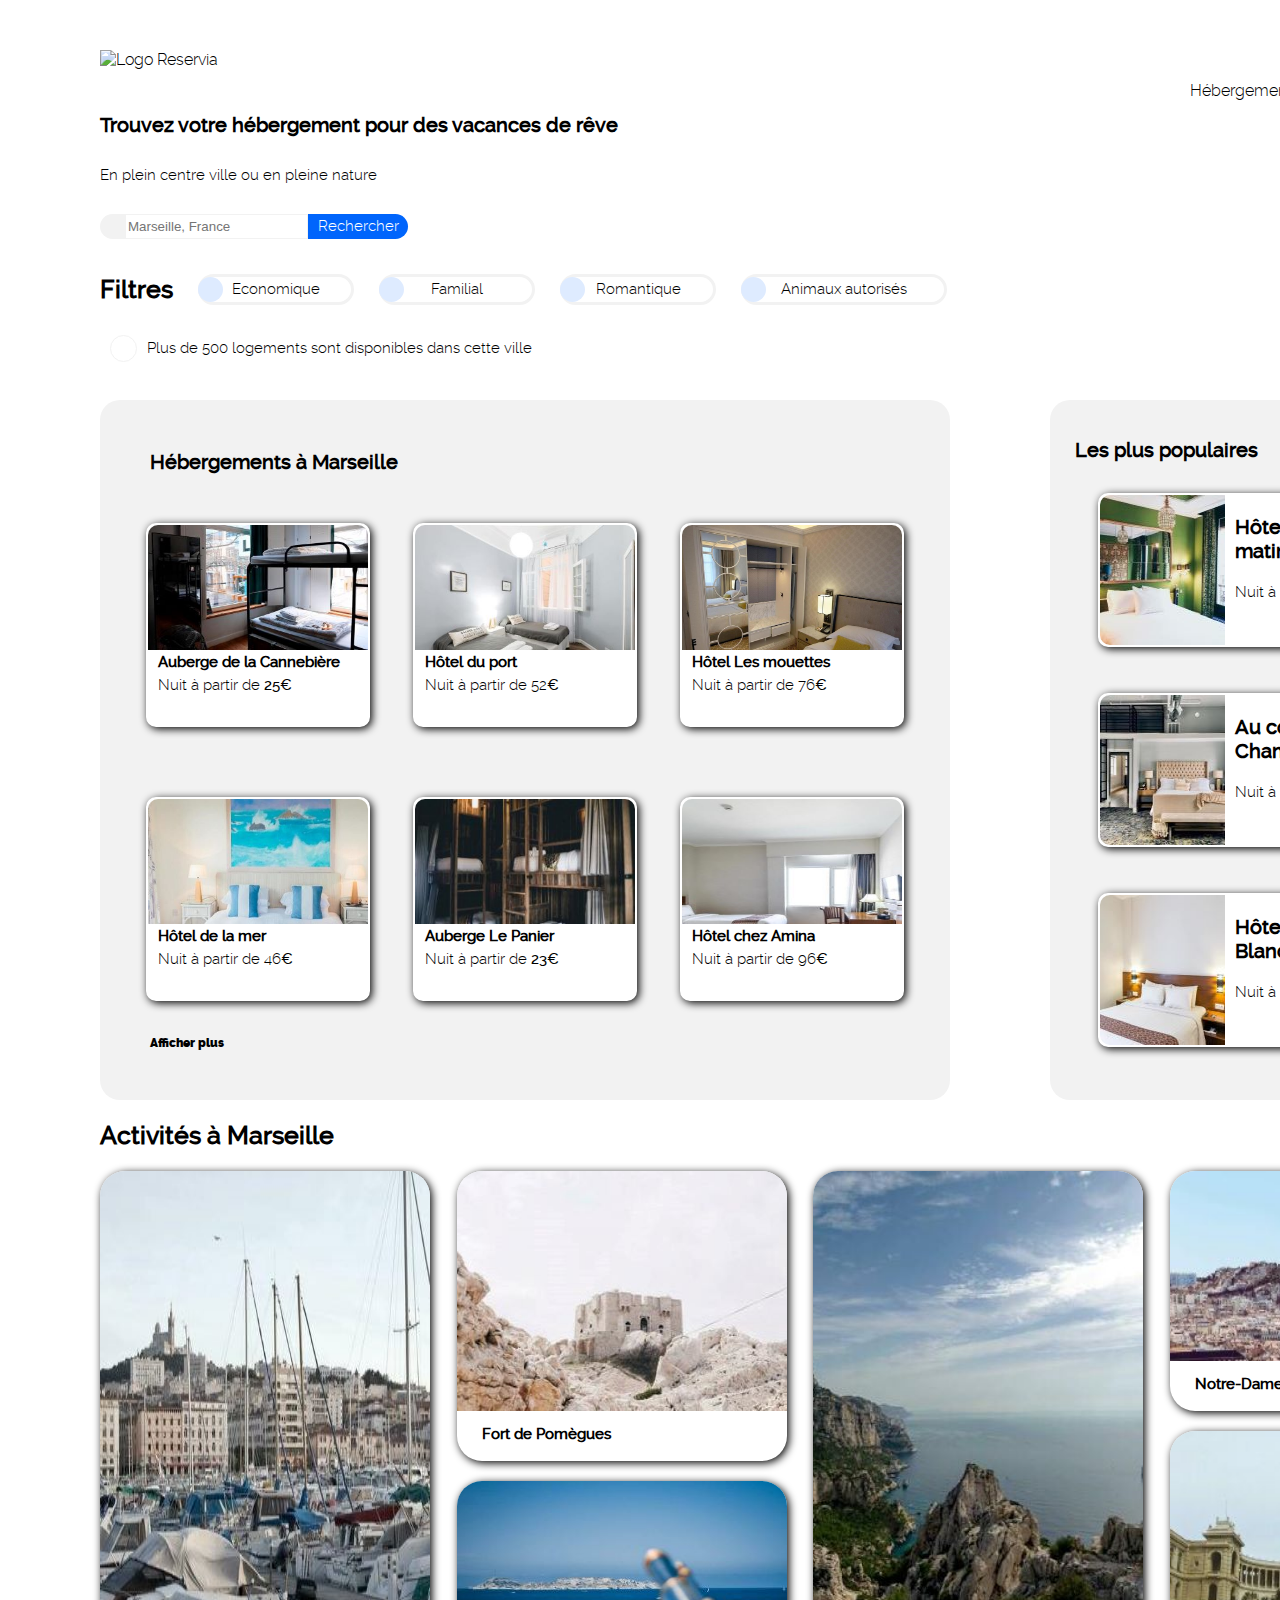
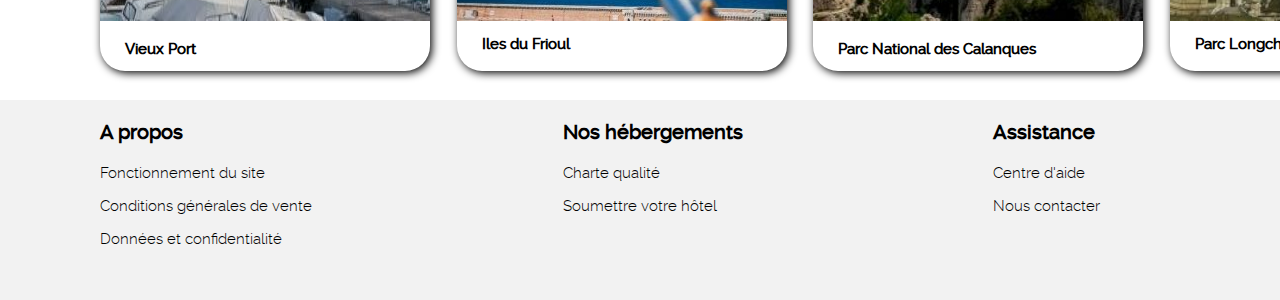
==== commit 4bbe37f6: "Fin MEP?" ====
--- a/Page_acceuil.html
+++ b/Page_acceuil.html
@@ -56,50 +56,62 @@
 			<div id="photo">
 				<div class="Photo_1">
 						<a href="annonce1.html">
-						<img src="images/marcus-loke-WQJvWU_HZFo-unsplash.jpg" alt="Auberge_de_la_Cannebière" />
+						<img src="images/annonce1.jpg" alt="Auberge_de_la_Cannebière" />
+						<div class="dkltxt">
 						<h3>Auberge de la Cannebière</h3>
-						<p>Nuit à partir de 25€</p>
+						<p>Nuit à partir de <span class="gras">25€</span></p>
+						<span><i class="fas fa-star"></i><i class="fas fa-star"></i><i class="fas fa-star"></i><i class="fas fa-star"></i><span class="gris"><i class="fas fa-star"></i></span></span>
+						</div>
+						</a>
+				</div>
+				<div class="Photo_1">
+						<a href="annonce2.html">
+						<img src="images/annonce2.jpg" alt="Hôtel_du_port">
+						<div class="dkltxt">
+						<h3>Hôtel du port</h3>
+						<p>Nuit à partir de 52<span class="gras">€</span></p>
+						<i class="fas fa-star"></i><i class="fas fa-star"></i><i class="fas fa-star"></i><i class="fas fa-star"></i><i class="fas fa-star"></i>
+						</div>
+						</a>
+				</div>
+				<div class="Photo_1">
+						<a href="annonce3.html">
+						<img src="images/annonce3.jpg" alt="Hôtel_les_mouettes">
+						<div class="dkltxt">
+						<h3>Hôtel Les mouettes</h3>
+						<p>Nuit à partir de 76<span class="gras">€</span></p>
 						<i class="fas fa-star"></i><i class="fas fa-star"></i><i class="fas fa-star"></i><i class="fas fa-star"></i><span class="gris"><i class="fas fa-star"></i></span>
-						</a>
-				</div>
-				<div class="Photo_1">
-						<a href="annonce2.html">
-						<img src="images/fred-kleber-gTbaxaVLvsg-unsplash.jpg" alt="Hôtel_du_port">
-						<h3>Hôtel du port</h3>
-						<p>Nuit à partir de 52€</p>
+						</div>
+						</a>
+				</div>
+				<div class="Photo_1">
+						<a href="annonce4.html">
+						<img src="images/annonce4.jpg" alt="Hôtel_de_la_mer">
+						<div class="dkltxt">
+						<h3>Hôtel de la mer</h3>
+						<p>Nuit à partir de 46<span class="gras">€</span></p>						
+						<i class="fas fa-star"></i><i class="fas fa-star"></i><i class="fas fa-star"></i><span class="gris"><i class="fas fa-star"></i><i class="fas fa-star"></i></span>	
+						</div>
+						</a>
+				</div>
+				<div class="Photo_1">
+						<a href="annonce5.html">
+						<img src="images/annonce5.jpg" alt="Auberge_le_panier">
+						<div class="dkltxt">
+						<h3>Auberge Le Panier</h3>
+						<p>Nuit à partir de <span class="gras">23€</span></p>	
+						<i class="fas fa-star"></i><i class="fas fa-star"></i><i class="fas fa-star"></i><i class="fas fa-star"></i><span class="gris"><i class="fas fa-star"></i></span>
+						</div>
+						</a>
+				</div>
+				<div class="Photo_1">
+						<a href="annonce6.html">
+						<img src="images/annonce6.jpg" alt="Hôtel_chez_Amina">
+						<div class="dkltxt">
+						<h3>Hôtel chez Amina</h3>
+						<p>Nuit à partir de 96<span class="gras">€</span></p>
 						<i class="fas fa-star"></i><i class="fas fa-star"></i><i class="fas fa-star"></i><i class="fas fa-star"></i><i class="fas fa-star"></i>
-						</a>
-				</div>
-				<div class="Photo_1">
-						<a href="annonce3.html">
-						<img src="images/reisetopia-B8WIgxA_PFU-unsplash.jpg" alt="Hôtel_les_mouettes">
-						<h3>Hôtel Les mouettes</h3>
-						<p>Nuit à partir de 76€</p>
-						<i class="fas fa-star"></i><i class="fas fa-star"></i><i class="fas fa-star"></i><i class="fas fa-star"></i><span class="gris"><i class="fas fa-star"></i></span>
-						</a>
-				</div>
-				<div class="Photo_1">
-						<a href="annonce4.html">
-						<img src="images/annie-spratt-Eg1qcIitAuA-unsplash.jpg" alt="Hôtel_de_la_mer">
-						<h3>Hôtel de la mer</h3>
-						<p>Nuit à partir de 46€</p>						
-						<i class="fas fa-star"></i><i class="fas fa-star"></i><i class="fas fa-star"></i><span class="gris"><i class="fas fa-star"></i><i class="fas fa-star"></i></span>	
-						</a>
-				</div>
-				<div class="Photo_1">
-						<a href="annonce5.html">
-						<img src="images/nicate-lee-kT-ZyaiwBe0-unsplash.jpg" alt="Auberge_le_panier">
-						<h3>Auberge Le Panier</h3>
-						<p>Nuit à partir de 23€</p>	
-						<i class="fas fa-star"></i><i class="fas fa-star"></i><i class="fas fa-star"></i><i class="fas fa-star"></i><span class="gris"><i class="fas fa-star"></i></span>
-						</a>
-				</div>
-				<div class="Photo_1">
-						<a href="annonce6.html">
-						<img src="images/febrian-zakaria-M6S1WvfW68A-unsplash.jpg" alt="Hôtel_chez_Amina">
-						<h3>Hôtel chez Amina</h3>
-						<p>Nuit à partir de 96€</p>
-						<i class="fas fa-star"></i><i class="fas fa-star"></i><i class="fas fa-star"></i><i class="fas fa-star"></i><i class="fas fa-star"></i>
+						</div>
 						</a>
 				</div>
 			</div>
@@ -111,25 +123,25 @@
 			<div id="pop">
 				<div class="Photo_2">
 						<a href="annonce7.html">
-						<img src="images/emile-guillemot-Bj_rcSC5XfE-unsplash.jpg" alt="Hôtel_Le_soleil_du_matin">
+						<img src="images/annonce7.jpg" alt="Hôtel_Le_soleil_du_matin">
 						<div class="poptxt"><h3>Hôtel Le soleil du matin</h3>
-						<p>Nuit à partir de 128€</p>
+						<p>Nuit à partir de 128<span class="gras">€</span></p>
 						<span><i class="fas fa-star"></i><i class="fas fa-star"></i><i class="fas fa-star"></i><i class="fas fa-star"></i><i class="fas fa-star"></i></span></div>
 						</a>
 				</div>
 				<div class="Photo_2">
 						<a href="annonce8.html">
-						<img src="images/aw-creative-VGs8z60yT2c-unsplash.jpg" alt="Au_coeur_de_l'eau_Chambres_d'hôtes">
+						<img src="images/annonce8.jpg" alt="Au_coeur_de_l'eau_Chambres_d'hôtes">
 						<div class="poptxt"><h3>Au coeur de l'eau Chambres d'hôtes</h3>
-						<p>Nuit à partir de 71€</p>
+						<p>Nuit à partir de 71<span class="gras">€</span></p>
 						<span><i class="fas fa-star"></i><i class="fas fa-star"></i><i class="fas fa-star"></i><i class="fas fa-star"></i><span class="gris1"><i class="fas fa-star"></i></span></span></div>
 						</a>
 				</div>
 				<div class="Photo_2">
-						<a href="annonce2.html">
-						<img src="images/febrian-zakaria-sjvU0THccQA-unsplash.jpg" alt="Hôtel_Tout_bleu_et_blanc">
+						<a href="annonce9.html">
+						<img src="images/annonce9.jpg" alt="Hôtel_Tout_bleu_et_blanc">
 						<div class="poptxt"><h3>Hôtel Tout bleu et Blanc</h3>
-						<p>Nuit à partir de 68€</p>
+						<p>Nuit à partir de 68<span class="gras">€</span></p>
 						<span><i class="fas fa-star"></i><i class="fas fa-star"></i><i class="fas fa-star"></i><i class="fas fa-star"></i><span class="gris1"><i class="fas fa-star"></i></span></span></div>
 						</a>
 				</div>
@@ -185,24 +197,23 @@
 		</section><!-- Activités -->
     
 		<footer><!-- 3blocs de texte en colonne -->
-			<div class="liens">
-				<h3>A propos</h3>
-				<p>Fonctionnement du site<br />
-				Conditions générales de vente<br />
-				Données et confidentialité
-				</p>
-			</div>
-			<div class="liens">
-				<h3>Nos hébergements</h3>
-				<p>Charte qualité<br />
-				Soumettre votre hôtel
-				</p>
-			</div>
-			<div class="liens">
-				<h3>Assistance</h3>
-				<p>Centre d'aide<br />
-				Nous contacter
-				</p>
+			<div id="foot">
+				<div class="liens">
+					<h3>A propos</h3>
+					<p>Fonctionnement du site</p>
+					<p>Conditions générales de vente</p>
+					<p>Données et confidentialité</p>
+				</div>
+				<div class="liens">
+					<h3>Nos hébergements</h3>
+					<p>Charte qualité</p>
+					<p>Soumettre votre hôtel</p>
+				</div>
+				<div class="liens">
+					<h3>Assistance</h3>
+					<p>Centre d'aide</p>
+					<p>Nous contacter</p>
+				</div>
 			</div>
 		</footer>
 	</body>
--- a/style.css
+++ b/style.css
@@ -28,7 +28,7 @@
 
 h1, h2, h3
 {
-	font-family: 'ralewayblack', Arial, sans-serif;
+	font-family: 'ralewaymedium', Arial, sans-serif;
 }
 h1
 {
@@ -55,17 +55,17 @@
 body
 {
 	font-family: 'ralewaylight', 'ralewayblack', Arial, sans-serif;
-	width: 1170px;
+	width: 1600px;
 	margin: auto;
 	display: flex;
-	justify-content: ;
+	justify-content: center;
 	flex-wrap: wrap;
 }
 /* Mep body */
 /* Mep header */
 header
 {
-	width: 1170px;
+	width: 1400px;
 	margin: auto;
 	display: flex;
 	justify-content: space-between;
@@ -76,7 +76,7 @@
 #bandeau
 {
 	display: flex;
-	width: 1170px;
+	width: 1400px;
 	flex-direction: column;
 	justify-content: flex-start;
 	height: 300px;
@@ -232,61 +232,63 @@
 /* Mep hébergement */
 #hébergement
 {
-	width: 1170px;
-	height: 500px;
+	width: 1400px;
+	height: 700px;
 	display: flex;
 }
 
 /* Mep article */
 article
 {
-	width: 775px;
-	height: 500px;
-	margin-right: 20px;
+	width: 850px;
+	height: 700px;
+	margin-right: 100px;
 	background-color: #F2F2F2;
 	border-radius: 20px;
 	display: flex;
 	flex-direction: column;
-	justify-content: space-between;
-	align-items:;
 }
 
 article h1
 {
-	margin-left: 25px;
+	margin-left: 50px;
+	margin-top: 50px;
 }
 
 #afficher
 {
-	margin-left: 25px;
+	margin-left: 50px;
 	font-size: 12px;
-	margin-bottom: 20px;
+	margin-bottom: 50px;
+	margin-top: 0px;
 }
 
 #photo
 {
-	width: 775px;
-	height: 500px;
+	width: 800px;
+	height: 700px;
 	display: flex;
 	flex-wrap: wrap;
 	justify-content: space-around;
+	align-items: center;
+	margin-left: 25px;
 }
 .Photo_1
 {
 	background-color: white;
 	border: 2px solid white;
 	border-radius: 10px 10px 10px 10px;
-	width: 225px;
-	height: 160px;
-	display: flex;
-	flex-direction: column;
-	justify-content: ;
+	width: 220px;
+	height: 200px;
+	display: flex;
+	flex-direction: column;
+	box-shadow: 2px 2px 8px black;
+	
 }
 .Photo_1 img
 {
-	width: 225px;
-	height: 100px;
-	
+	width: 220px;
+	height: 125px;
 	border-radius: 10px 10px 0px 0px;
 }
 .Photo_1 a
@@ -295,22 +297,30 @@
 }
 .Photo_1 h3
 {
-	margin-top: -2px;
+	margin-top: -1px;
+	font-size: 15px;
 	color: black;
+
 }
 .Photo_1 p
 {
-	margin-top: -5px;
-	font-size: 12px;
+	margin-top: -10px;
+	font-size: 15px;
 	color: black;
-	margin-bottom: -1px;
-}
-
+	margin-bottom: 5px;
+}
+.gras
+{
+	font-family: 'ralewaymedium', Arial, sans-serif;
+}
+.dkltxt
+{
+	margin-left: 10px;
+}
 .Photo_1 i
 {
 	color: #0065FC;
-	font-size: 10px;
-	
+	font-size: 15px;
 }
 .gris i
 {
@@ -320,8 +330,8 @@
 /* Mep populaire */
 aside
 {
-	width: 375px;
-	height: 500px;
+	width: 450px;
+	height: 700px;
 	background-color: #F2F2F2;
 	display: flex;
 	flex-direction: column;
@@ -332,6 +342,8 @@
 	display: flex;
 	justify-content: space-between;
 	align-items: center;
+	position: relative;
+	top: 25px;
 }
 aside h1
 {
@@ -347,22 +359,26 @@
 }
 #pop
 {
-	width: 325px;
-	height: 400px;
-	display: flex;
-	flex-direction: column;
-	justify-content: space-between;
+	width: 450px;
+	height: 600px;
+	display: flex;
+	flex-direction: column;
+	justify-content: space-around;
+	align-items: center;
 	margin: auto;
+
 }
 .Photo_2
 {
-	width: 325px;
+	width: 350px;
+	height: 150px;
 	background-color: white;
 	display: flex;
 	flex-direction: column;
 	margin-bottom: 10px;
 	border: 2px solid white;
 	border-radius: 10px 10px 10px 10px;
+	box-shadow: 2px 2px 8px black;
 }
 .Photo_2 a
 {
@@ -370,7 +386,7 @@
 }
 .poptxt
 {
-	height: 110px;
+	height: 150px;
 	margin-left: 135px;
 	display: flex;
 	flex-direction: column;
@@ -379,44 +395,45 @@
 .poptxt i
 {
 	color: #0065FC;
-	font-size: 10px;
+	font-size: 15px;
 }
 .Photo_2 img
 {
 	float: left;
 	width: 125px;
-	height: 110px;
-	border: 2px solid white;
+	height: 150px;
 	border-radius: 10px 0px 0px 10px;
 }
 .Photo_2 h3
 {
 	color: black;
+	font-size: 20px;
 }
 .Photo_2 p
 {
 	color: black;
 	margin-top: -30px;
-	font-size: 12px;
+	font-size: 15px;
 }
 .gris1 i 
 {
 	color: #F2F2F2;
+	font-size: 15px;
 }
 /* Mep populaire */
 /* Mep hébergement */
 /* Mep activitées */
 #activites
 {
-	width: 1170px;
-	height: 400px;
+	width: 1400px;
+	height: 600px;
 	display: flex;
 	flex-direction: column;
 }
 #activite
 {
-	width: 1170px;
-	height: 300px;
+	width: 1400px;
+	height: 500px;
 	display: flex;
 	justify-content: space-between;
 }
@@ -427,122 +444,150 @@
 }
 #activite1
 {
-	width: 277.5px;
-	height: 300px;
+	width: 330px;
+	height: 500px;
 	border-radius: 25px;
 	box-shadow: 2px 2px 8px black;
 }
 #activite1 h3
 {
 	margin-left: 25px;
+	font-size: 15px;
 }
 #activite1 img
 {
-	height: 260px;
-	width: 277.5px;
+	height: 450px;
+	width: 330px;
 	border-radius: 25px 25px 0px 0px;
 }
 #activite4
 {
-	width: 277.5px;
-	height: 300px;
+	width: 330px;
+	height: 500px;
 	border-radius: 25px;
 	box-shadow: 2px 2px 8px black;
 }
 #activite4 img
 {
-	height: 260px;
-	width: 277.5px;
+	height: 450px;
+	width: 330px;
 	border-radius: 25px 25px 0px 0px;
 }
 #activite4 h3
 {
 	margin-left: 25px;
+	font-size: 15px;
 }
 .photo_double
 {
-	width: 277.5px;
-	height: 300px;
+	width: 330px;
+	height: 500px;
 	display: flex;
 	flex-direction: column;
 	justify-content: space-between;
 }
 #activite2
 {
-	height: 150px;
-	width: 277.5px;
+	height: 290px;
+	width: 330px;
 	border-radius: 25px;
 	box-shadow: 2px 2px 8px black;
 }
 #activite3
 {
-	height: 130px;
-	width: 277.5px;
+	height: 190px;
+	width: 330px;
 	border-radius: 25px;
 	box-shadow: 2px 2px 8px black;
 }
 #activite2 h3
 {
 	margin-left: 25px;
-	margin-top: 5px;
+	margin-top: 10px;
+	font-size: 15px;
 }
 #activite3 h3
 {
 	margin-left: 25px;
-	margin-top: 5px;
+	margin-top: 10px;
+	font-size: 15px;
 }
 #activite2 img
 {
-	height: 125px;
-	width: 277.5px;
+	height: 240px;
+	width: 330px;
 	border-radius: 25px 25px 0px 0px;
 }
 #activite3 img
 {
-	height: 105px;
-	width: 277.5px;
+	height: 140px;
+	width: 330px;
 	border-radius: 25px 25px 0px 0px;
 }
 #activite5
 {
-	height: 140px;
-	width: 277.5px;
+	height: 240px;
+	width: 330px;
 	border-radius: 25px;
 	box-shadow: 2px 2px 8px black;
 }
 #activite5 img
 {
-	height: 115px;
-	width: 277.5px;
+	height: 190px;
+	width: 330px;
 	border-radius: 25px 25px 0px 0px;
 }
 #activite5 h3
 {
 	margin-left: 25px;
-	margin-top: 5px;
+	margin-top: 10px;
+	font-size: 15px;
 }
 #activite6
 {
-	height: 140px;
-	width: 277.5px;
+	height: 240px;
+	width: 330px;
 	border-radius: 25px;
 	box-shadow: 2px 2px 8px black;
 }
 #activite6 img
 {
-	height: 115px;
-	width: 277.5px;
+	height: 190px;
+	width: 330px;
 	border-radius: 25px 25px 0px 0px;
 }
 #activite6 h3
 {
 	margin-left: 25px;
-	margin-top: 5px;
+	margin-top: 10px;
+	font-size: 15px;
 }
 /* Mep activitées */
 /* Mep footer */
 footer
 {
-	display: flex;
+	width: 1600px;
+	height: 200px;
+	background-color: #F2F2F2
+}
+#foot
+{
+	width: 1000px;
+	display: flex;
+	justify-content: space-between;
+	margin-left: 100px;
+}
+.liens
+{
+	
+}
+.liens h3
+{
+	font-size: 20px;
+}
+.liens p
+{
+	font-size: 15px;
+	fon
 }
 /* Mep footer */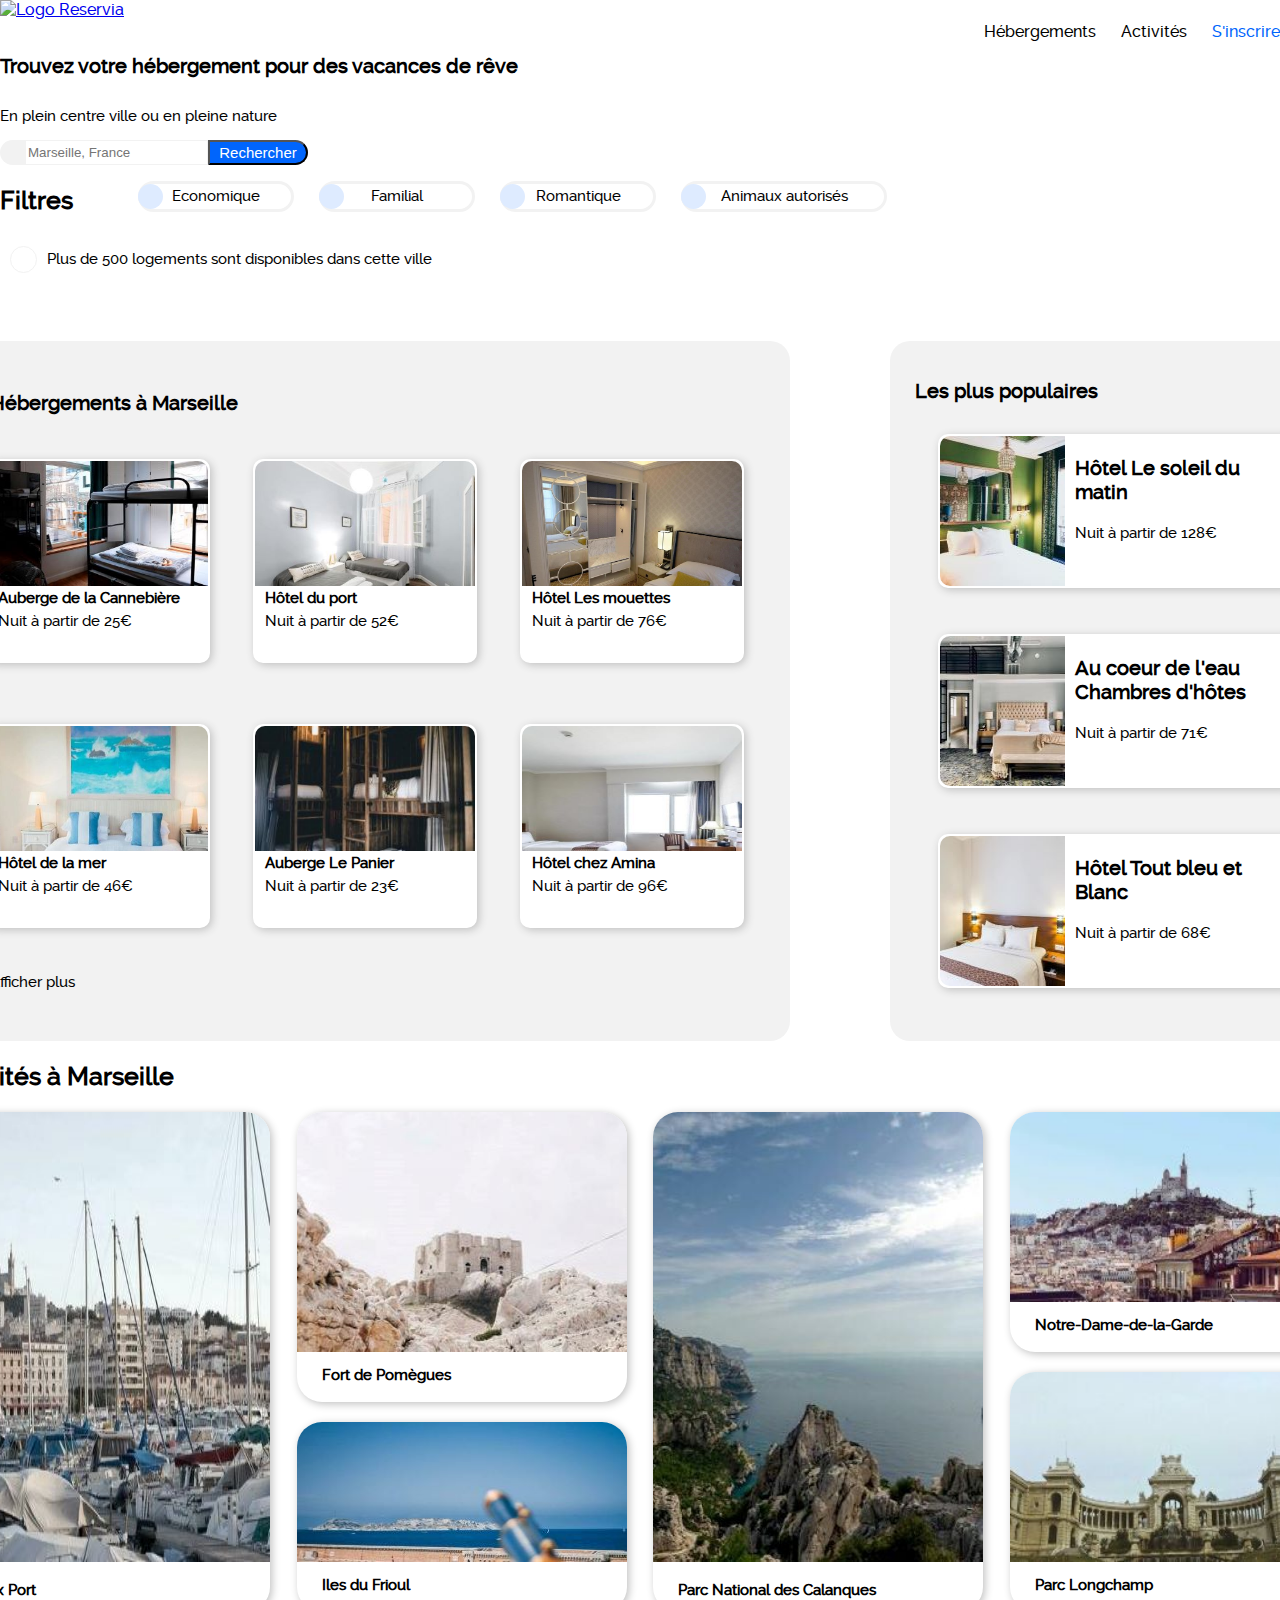
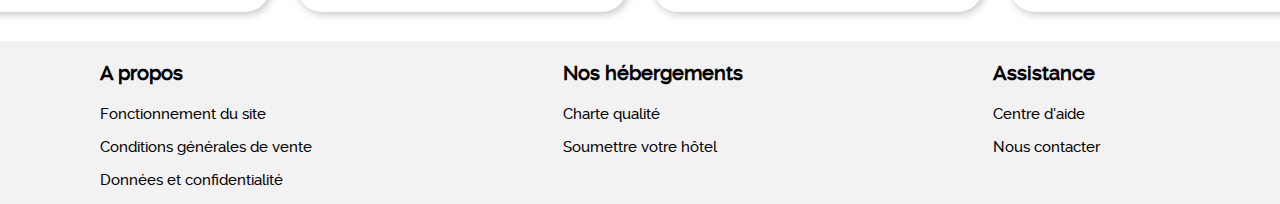
==== commit 87da7ef7: "responsive portable" ====
--- a/Page_acceuil.html
+++ b/Page_acceuil.html
@@ -11,37 +11,45 @@
 	
 	<header><!-- Logo + Ancres-->
 		<div id="logo">
-		<img src="images/Reservia.svg" alt="Logo Reservia" />
-		</div>
-		<div id="Ancres">
-		<a href="#Titre1">Hébergements</a>
-		<a href="#Titre2">Activités</a>
-		<a href="inscription.html">S'inscrire</a>
-		</div>
+		<a href="#" title=" Logo Réservia"><img src="images/Reservia.svg" alt="Logo Reservia" /></a>
+		</div>
+		<div class="Ancres">
+		<a href="#Titre1" title="Hébergements">Hébergements</a>
+		</div>
+		<div class="Ancres">
+		<a href="#Titre2" title="Activités">Activités</a>
+		</div>
+		<div id="inscr">
+		<a href="#" title="S'inscrire"><span class="bleu">S'inscrire</span></a>
+		</div>
+		
 	</header><!-- Logo + Ancres-->
 	
     
-		<section id="bandeau"><!-- h1 + p + form + filtres + p -->
+		<section id="bandeau"><!-- h1 + p + form + filtres -->
 			<h1>Trouvez votre hébergement pour des vacances de rêve</h1>
 			<p class="txt">En plein centre ville ou en pleine nature</p>
 			<div id="recherche">
-				<i class="fas fa-map-marker-alt"></i>
-				<form id="recherche" method="post" action="traitement.php">
-				<label for="search" class="search"></label>
+				<form id="recherche">
+				<label for="search" class="search">
+				<span class="mark"><i class="fas fa-map-marker-alt"></i></span>
+				</label>
 				<input placeholder="Marseille, France" type="search" name="search" id="search"/>
+				<button type="submit" id="rech1">Rechercher</button><button type="submit" id="rech2"><i class="fas fa-search"></i></button>
 				</form>
-				<p>Rechercher</p>
 			</div>
 			<div id="filtre">
 				<h2>Filtres</h2>
-				<i class="fas fa-money-bill-wave"></i>
-				<p class="filt">Economique</p>
-				<i class="fas fa-child"></i>
-				<p class="filt">Familial</p>
-				<i class="fas fa-heart"></i>
-				<p class="filt">Romantique</p>
-				<i class="fas fa-dog"></i>
-				<p id="pet">Animaux autorisés</p>
+				<ul>
+					<a href="#" title="Economique"><li><i class="fas fa-money-bill-wave"></i>
+					<span class="filt1">Economique</span></li></a>
+					<a href="#" title="Familial"><li><i class="fas fa-child"></i>
+					<span class="filt2">Familial</span></li></a>
+					<a href="#" title="Romantique"><li><i class="fas fa-heart"></i>
+					<span class="filt3">Romantique</span></li></a>
+					<a href="#" title="Animaux"><li><i class="fas fa-dog"></i>
+					<span id="pet">Animaux autorisés</span></li></a>
+				</ul>
 			</div>
 			<div id="info">
 				<i class="fas fa-info"></i>
@@ -50,12 +58,11 @@
 		</section><!-- h1 + p + form + filtres + p -->
 		
 		<section id="hébergement"><!-- article + aside -->
-			
 			<article><!-- h1 + 6photos + p -->
-			<h1>Hébergements à Marseille</h1>
+			<h1 id="Titre1">Hébergements à Marseille</h1>
 			<div id="photo">
 				<div class="Photo_1">
-						<a href="annonce1.html">
+						<a href="#" title="Auberge de la Cannebière">
 						<img src="images/annonce1.jpg" alt="Auberge_de_la_Cannebière" />
 						<div class="dkltxt">
 						<h3>Auberge de la Cannebière</h3>
@@ -65,7 +72,7 @@
 						</a>
 				</div>
 				<div class="Photo_1">
-						<a href="annonce2.html">
+						<a href="#" title="Hôtel du port">
 						<img src="images/annonce2.jpg" alt="Hôtel_du_port">
 						<div class="dkltxt">
 						<h3>Hôtel du port</h3>
@@ -75,7 +82,7 @@
 						</a>
 				</div>
 				<div class="Photo_1">
-						<a href="annonce3.html">
+						<a href="#" title="Hôtel Les mouettes">
 						<img src="images/annonce3.jpg" alt="Hôtel_les_mouettes">
 						<div class="dkltxt">
 						<h3>Hôtel Les mouettes</h3>
@@ -85,7 +92,7 @@
 						</a>
 				</div>
 				<div class="Photo_1">
-						<a href="annonce4.html">
+						<a href="#" title="Hôtel de la mer">
 						<img src="images/annonce4.jpg" alt="Hôtel_de_la_mer">
 						<div class="dkltxt">
 						<h3>Hôtel de la mer</h3>
@@ -95,7 +102,7 @@
 						</a>
 				</div>
 				<div class="Photo_1">
-						<a href="annonce5.html">
+						<a href="#" title="Auberge Le Panier">
 						<img src="images/annonce5.jpg" alt="Auberge_le_panier">
 						<div class="dkltxt">
 						<h3>Auberge Le Panier</h3>
@@ -105,7 +112,7 @@
 						</a>
 				</div>
 				<div class="Photo_1">
-						<a href="annonce6.html">
+						<a href="#" title="Hôtel chez Amina">
 						<img src="images/annonce6.jpg" alt="Hôtel_chez_Amina">
 						<div class="dkltxt">
 						<h3>Hôtel chez Amina</h3>
@@ -115,14 +122,14 @@
 						</a>
 				</div>
 			</div>
-			<p id="afficher">Afficher plus</p>
+			<p id="afficher"><a href="#" title="afficher plus">Afficher plus</a></p>
 			</article><!-- h1 + 6photos + p -->
 		
 			<aside><!-- h1 + 3photos_colonne -->
 			<div id="titgraph"><h1>Les plus populaires</h1><span class="graph"><i class="fas fa-chart-line"></i></span></div>
 			<div id="pop">
 				<div class="Photo_2">
-						<a href="annonce7.html">
+						<a href="#" title="Hôtel Le soleil du matin">
 						<img src="images/annonce7.jpg" alt="Hôtel_Le_soleil_du_matin">
 						<div class="poptxt"><h3>Hôtel Le soleil du matin</h3>
 						<p>Nuit à partir de 128<span class="gras">€</span></p>
@@ -130,7 +137,7 @@
 						</a>
 				</div>
 				<div class="Photo_2">
-						<a href="annonce8.html">
+						<a href="#" title="Au coeur de l'eau Chambres d'hôtes">
 						<img src="images/annonce8.jpg" alt="Au_coeur_de_l'eau_Chambres_d'hôtes">
 						<div class="poptxt"><h3>Au coeur de l'eau Chambres d'hôtes</h3>
 						<p>Nuit à partir de 71<span class="gras">€</span></p>
@@ -138,7 +145,7 @@
 						</a>
 				</div>
 				<div class="Photo_2">
-						<a href="annonce9.html">
+						<a href="#" title="Hôtel Tout bleu et Blanc">
 						<img src="images/annonce9.jpg" alt="Hôtel_Tout_bleu_et_blanc">
 						<div class="poptxt"><h3>Hôtel Tout bleu et Blanc</h3>
 						<p>Nuit à partir de 68<span class="gras">€</span></p>
@@ -154,40 +161,40 @@
 		<h2 id="Titre2">Activités à Marseille</h2>
 		<div id="activite">
 			<div id="activite1">
-				<a href="activité1.html">
+				<a href="#" title="Vieuxport">
 				<span><img src="images/Vieuxport.jpg" alt="Vieux_port">
 				<h3>Vieux Port</h3></span>
 				</a>
 			</div>
 			<div class="photo_double">
 				<div id="activite2">
-				<a href="activité2.html">
+				<a href="#" title="Fort">
 				<img src="images/Fort.jpg" alt="Fort_de_Pomègues">
 				<h3>Fort de Pomègues</h3>
 				</a>
 				</div>
 				<div id="activite3">
-				<a href="activité3.html">
+				<a href="#" title="Frioul">
 				<img src="images/Frioul.jpg" alt="Iles_de_Frioul">
 				<h3>Iles du Frioul</h3>
 				</a>
 				</div>
 			</div>
 			<div id="activite4">
-			<a href="activité4.html">
+			<a href="#" title="Calanques">
 			<img src="images/Calanques.jpg" alt="Parc_National_des_Calanques">
 			<h3>Parc National des Calanques</h3>
 			</a>
 			</div>
 			<div class="photo_double">
 				<div id="activite5">
-				<a href="activité5.html">
+				<a href="#" title="Notre-Dame-de-la-Garde">
 				<img src="images/NDG.jpg" alt="Notre-Dame-de-la-Garde">
 				<h3>Notre-Dame-de-la-Garde</h3>
 				</a>
 				</div>
 				<div id="activite6">
-				<a href="activité6.html">
+				<a href="#" title="Longchamp">
 				<img src="images/Lgchamp.jpg" alt="Parc_Longchamp">
 				<h3>Parc Longchamp</h3>
 				</a>
@@ -200,19 +207,19 @@
 			<div id="foot">
 				<div class="liens">
 					<h3>A propos</h3>
-					<p>Fonctionnement du site</p>
-					<p>Conditions générales de vente</p>
-					<p>Données et confidentialité</p>
+					<a href="#" title="Fonctionnement du site"><p>Fonctionnement du site</p></a>
+					<a href="#" title="Conditions générales"><p>Conditions générales de vente</p></a>
+					<a href="#" title="Confidentialité"><p>Données et confidentialité</p></a>
 				</div>
 				<div class="liens">
 					<h3>Nos hébergements</h3>
-					<p>Charte qualité</p>
-					<p>Soumettre votre hôtel</p>
+					<a href="#" title="Charte qualité"><p>Charte qualité</p></a>
+					<a href="#" title="Soumettre votre hôtel"><p>Soumettre votre hôtel</p></a>
 				</div>
 				<div class="liens">
 					<h3>Assistance</h3>
-					<p>Centre d'aide</p>
-					<p>Nous contacter</p>
+					<a href="#" title="Centre d'aide"><p>Centre d'aide</p></a>
+					<a href="#" title="Nous contacter"><p>Nous contacter</p></a>
 				</div>
 			</div>
 		</footer>
--- a/style.css
+++ b/style.css
@@ -54,8 +54,8 @@
 /* Mep body */
 body
 {
-	font-family: 'ralewaylight', 'ralewayblack', Arial, sans-serif;
-	width: 1600px;
+	font-family: 'ralewaymedium', 'ralewayblack', Arial, sans-serif;
+	max-width: 1600px;
 	margin: auto;
 	display: flex;
 	justify-content: center;
@@ -66,10 +66,12 @@
 header
 {
 	width: 1400px;
-	margin: auto;
 	display: flex;
 	justify-content: space-between;
-	align-items:flex-end;
+}
+#logo
+{
+	flex: 4;
 }
 /* Mep header */
 	/* Mep bandeau */
@@ -80,37 +82,39 @@
 	flex-direction: column;
 	justify-content: flex-start;
 	height: 300px;
-	padding: 0px 0px 0px 0px;
-	margin-top: 0px;
 }
 		/* header bandeau*/
-
-#logo
-{
-	display: flex;
-	margin-top: 50px;
-	height: 50px;
-}
-
-#Ancres
-{
-	display: flex;
-	justify-content: space-between;
-	align-items: flex-end;
-}
-
-#Ancres a
+.Ancres
+{
+	padding-top: 20px;
+	border-top: 2px solid white;
+}
+#ancr_inscr
+{
+	display: flex;
+}
+.Ancres a
 {
 	color: black;
 	text-decoration: none;
 	margin-right: 25px;
 }
-
-#Ancres a:hover
+#inscr
+{
+	padding-top: 22px;
+}
+.bleu
 {
 	color: #0065FC;
-	text-decoration: overline;
-	line-height: 100px;
+}
+#inscr a
+{
+	text-decoration: none;
+}
+.Ancres a:hover
+{
+	padding-top: 20px;
+	border-top: 2px solid #0065FC;
 }
 .txt, .txt1
 {
@@ -144,7 +148,7 @@
 	justify-content: flex-start;
 	align-items: center;
 }
-#recherche i
+.mark
 {
 	width: 25px;
 	height: 25px;
@@ -160,7 +164,7 @@
 	height: 25px;
 	border: 1px solid #F2F2F2;
 }
-#recherche p
+#rech1
 {
 	width: 100px;
 	height: 25px;
@@ -172,16 +176,34 @@
 	align-items: center;
 	border-radius: 0px 25px 25px 0px;
 }
+#rech2
+{
+	display: none;
+}
+
 			/* recherche */
 			/* filtres */
 #filtre
 {
-	display: flex;
-	align-items: center;
-	
-	
-}
-.filt
+	display: flex;	
+}
+#filtre ul
+{
+	list-style-type: none;
+	display: flex;
+	justify-content: center;
+}
+ul a
+{
+	text-decoration: none;
+	color: black;
+}
+#filtre li
+{
+	display: flex;
+	align-items: center;
+}
+.filt1, .filt2, .filt3
 {
 	width: 150px;
 	height: 25px;
@@ -195,7 +217,7 @@
 .filt:hover
 {
 	background-color: #DEEBFF;
-	height: 50px;
+	
 }
 #pet
 {
@@ -211,7 +233,7 @@
 #pet:hover
 {
 	background-color: #DEEBFF;
-	height: 50px;
+	
 }
 #filtre i
 {
@@ -248,21 +270,23 @@
 	display: flex;
 	flex-direction: column;
 }
-
 article h1
 {
 	margin-left: 50px;
 	margin-top: 50px;
 }
-
 #afficher
 {
 	margin-left: 50px;
-	font-size: 12px;
+	font-size: 15px;
 	margin-bottom: 50px;
-	margin-top: 0px;
-}
-
+	font-family: 'ralewaymedium', Arial, sans-serif;
+}
+#afficher a
+{
+	text-decoration: none;
+	color: black;
+}
 #photo
 {
 	width: 800px;
@@ -282,8 +306,11 @@
 	height: 200px;
 	display: flex;
 	flex-direction: column;
-	box-shadow: 2px 2px 8px black;
-	
+	box-shadow: 2px 2px 8px silver;
+}
+.Photo_1 a:hover h3
+{
+	color: #0065FC;
 }
 .Photo_1 img
 {
@@ -378,7 +405,11 @@
 	margin-bottom: 10px;
 	border: 2px solid white;
 	border-radius: 10px 10px 10px 10px;
-	box-shadow: 2px 2px 8px black;
+	box-shadow: 2px 2px 8px silver;
+}
+.Photo_2 a:hover h3
+{
+	color: #0065FC;
 }
 .Photo_2 a
 {
@@ -442,12 +473,16 @@
 	text-decoration: none;
 	color: black
 }
+#activite a:hover h3
+{
+	color: #0065FC;
+}
 #activite1
 {
 	width: 330px;
 	height: 500px;
 	border-radius: 25px;
-	box-shadow: 2px 2px 8px black;
+	box-shadow: 2px 2px 8px silver;
 }
 #activite1 h3
 {
@@ -465,7 +500,7 @@
 	width: 330px;
 	height: 500px;
 	border-radius: 25px;
-	box-shadow: 2px 2px 8px black;
+	box-shadow: 2px 2px 8px silver;
 }
 #activite4 img
 {
@@ -491,14 +526,14 @@
 	height: 290px;
 	width: 330px;
 	border-radius: 25px;
-	box-shadow: 2px 2px 8px black;
+	box-shadow: 2px 2px 8px silver;
 }
 #activite3
 {
 	height: 190px;
 	width: 330px;
 	border-radius: 25px;
-	box-shadow: 2px 2px 8px black;
+	box-shadow: 2px 2px 8px silver;
 }
 #activite2 h3
 {
@@ -529,7 +564,7 @@
 	height: 240px;
 	width: 330px;
 	border-radius: 25px;
-	box-shadow: 2px 2px 8px black;
+	box-shadow: 2px 2px 8px silver;
 }
 #activite5 img
 {
@@ -548,7 +583,7 @@
 	height: 240px;
 	width: 330px;
 	border-radius: 25px;
-	box-shadow: 2px 2px 8px black;
+	box-shadow: 2px 2px 8px silver;
 }
 #activite6 img
 {
@@ -566,8 +601,7 @@
 /* Mep footer */
 footer
 {
-	width: 1600px;
-	height: 200px;
+	width: 100%;
 	background-color: #F2F2F2
 }
 #foot
@@ -577,9 +611,14 @@
 	justify-content: space-between;
 	margin-left: 100px;
 }
-.liens
-{
-	
+.liens a
+{
+	text-decoration: none;
+	color: black;
+}
+.liens a:hover
+{
+	color: #0065FC;
 }
 .liens h3
 {
@@ -588,6 +627,305 @@
 .liens p
 {
 	font-size: 15px;
-	fon
-}
-/* Mep footer */+}
+/* Mep footer */
+/* Media queries */
+@media all and (max-width: 1024px)
+{
+    body
+	{
+		width: 480px;
+		height: auto;
+		margin: auto;
+		flex-direction: column;
+		justify-content: center;
+		align-items: center;
+		flex-wrap: wrap;
+	}
+	header
+	{
+		max-width: 100%;
+		height: auto;
+		flex-direction: row;
+		flex-wrap: wrap;
+	}
+	#logo
+	{
+		order: 1;
+		
+		margin-left: 20px;
+	}
+	#inscr
+	{
+		order: 2;
+		width: 50%;
+		
+	}
+
+	.Ancres
+	{
+		order: 3;
+		width: 50%;
+		border-top: none;
+		border-bottom: 2px solid #F2F2F2;
+	}
+	.Ancres a:hover
+	{
+		width: 50%;
+		border-top: none;
+		border-bottom: 2px solid #0065FC;
+	}
+	article
+	{
+		background-color: white;
+	}
+	#bandeau
+	{
+		max-width: 460px;
+		height: auto;
+		flex-direction: column;
+		flex-wrap: wrap;
+	}
+	#bandeau h1
+	{
+		max-width: 460px;
+		font-size: 25px;
+		margin-bottom: -10px;
+	}
+	.txt
+	{
+		font-size: 18px;
+	}
+	#recherche
+	{
+		width: 460px;
+		justify-content: center;
+	}
+	.mark
+	{
+		width: 50px;
+		height: 50px;
+		color: black;
+		background-color: #F2F2F2;
+		display: flex;
+		align-items: center;
+		justify-content: center;
+		border-radius: 15px 0px 0px 15px;
+	}
+	input
+	{
+		height: 50px;
+		width: 350px;
+		border: 1px solid #F2F2F2;
+	}
+	#rech1
+	{
+		display: none;
+	}
+	#rech2 
+	{
+		width: 50px;
+		height: 50px;
+		color: white;
+		background-color: #0065FC;
+		display: flex;
+		justify-content: center;
+		align-items: center;
+		position: relative;
+		right: 20px;
+		border-radius: 15px 15px 15px 15px;
+	}
+	#filtre
+	{
+		width: 460px;
+		flex-direction: column;
+		align-items: flex start;
+	}
+	#filtre ul
+	{
+		padding: 0px 0px 0px 0px;
+		margin: 0px;
+		width: 460px;
+		flex-direction: row;
+		flex-wrap: wrap;
+		justify-content: flex-start
+	}
+	#filtre li
+	{
+		margin-left: -50px;
+		margin-right: 10px;
+		margin-bottom: 10px;
+	}
+	.filt1, .filt3
+	{
+		width: 200px;
+		height: 50px;
+		border: 3px solid #F2F2F2;
+		border-radius: 25px;
+		font-size: 15px;
+		display: flex;
+		justify-content: center;
+		align-items: center;
+	}
+	.filt2
+	{
+		width: 175px;
+		height: 50px;
+		border: 3px solid #F2F2F2;
+		border-radius: 25px;
+		font-size: 15px;
+		display: flex;
+		justify-content: center;
+		align-items: center
+	}
+	#pet
+	{
+		width: 250px;
+		height: 50px;
+		border: 3px solid #F2F2F2;
+		border-radius: 25px;
+		font-size: 15px;
+		display: flex;
+		justify-content: center;
+		align-items: center;
+	}
+	#filtre i
+	{
+		height: 53px;
+		width: 53px;
+		border-radius: 53px;
+		color: #0065FC;
+		background-color: #DEEBFF;
+		display: flex;
+		justify-content: center;
+		align-items: center;
+		position: relative;
+		left: 50px;
+	}
+	.txt1
+	{
+		font-size: 18px;
+	}
+	#hébergement
+	{
+		max-width: 480px;
+		height: auto;
+		flex-direction: column-reverse;
+
+	}
+	aside
+	{
+		width: 480px;
+		height: auto;
+		border-radius: 0px;
+		padding-bottom: 20px;
+	}
+	#pop
+	{
+		width: 480px;
+		height: auto;
+		justify-content: flex-start;
+	}
+	.Photo_2
+	{
+		width: 420px;
+		height: 150px;
+		background-color: white;
+		display: flex;
+		flex-direction: column;
+		margin-bottom: 0px;
+		margin-top: 15px;
+		border: 5px solid white;
+	}
+	.Photo_2 h3
+	{
+		font-size: 20px;
+		margin-top: 10px;
+		margin-right: 50px;
+	}
+	.Photo_2 p
+	{
+		font-size: 18px;
+	}
+	.Photo_2 i
+	{
+		margin-bottom: 10px;
+	}
+	.poptxt
+	{
+		margin-left: 150px;
+	}
+	article
+	{
+		width: 460px;
+		height: auto;
+	}
+	article h1
+	{
+		margin-left: 20px;
+		margin-top: 20px;
+	}
+	#photo
+	{
+		max-width: 460px;
+		height: auto;
+		flex-direction: column;
+		justify-content: center;
+		align-items: center;
+		margin-left: 0px;
+	}
+	.Photo_1
+	{
+		width: 420px;
+		height: 200px;
+		border: 5px solid white;
+		margin-bottom: 15px;
+	}
+	.Photo_1 img
+	{
+		width: 420px;
+		height: 125px;
+	}
+	#afficher
+	{
+		margin-left: 20px;
+	}
+	#activites
+	{
+		max-width: 460px;
+		height: auto;
+		flex-direction: column;
+		margin-bottom: 20px;
+	}
+	#activite
+	{
+		max-width: 460px;
+		height: auto;
+		flex-direction: column;
+	}
+	#activite1, #activite2, #activite3, #activite4, #activite5, #activite6
+	{
+		width: 420px;
+		height: 175px;
+		margin-top: 15px;
+	}
+	#activite1 img, #activite2 img, #activite3 img, #activite4 img, #activite5 img, #activite6 img
+	{
+		width: 420px;
+		height: 125px;
+	}
+	.photo_double
+	{
+		width: 460px;
+		height: auto;
+		justify-content: flex-start;
+	}
+	#foot
+	{
+		max-width: 480px;
+		height: auto;
+		flex-direction: column;
+		margin-left: 20px;
+		padding-bottom: 20px;
+	}
+}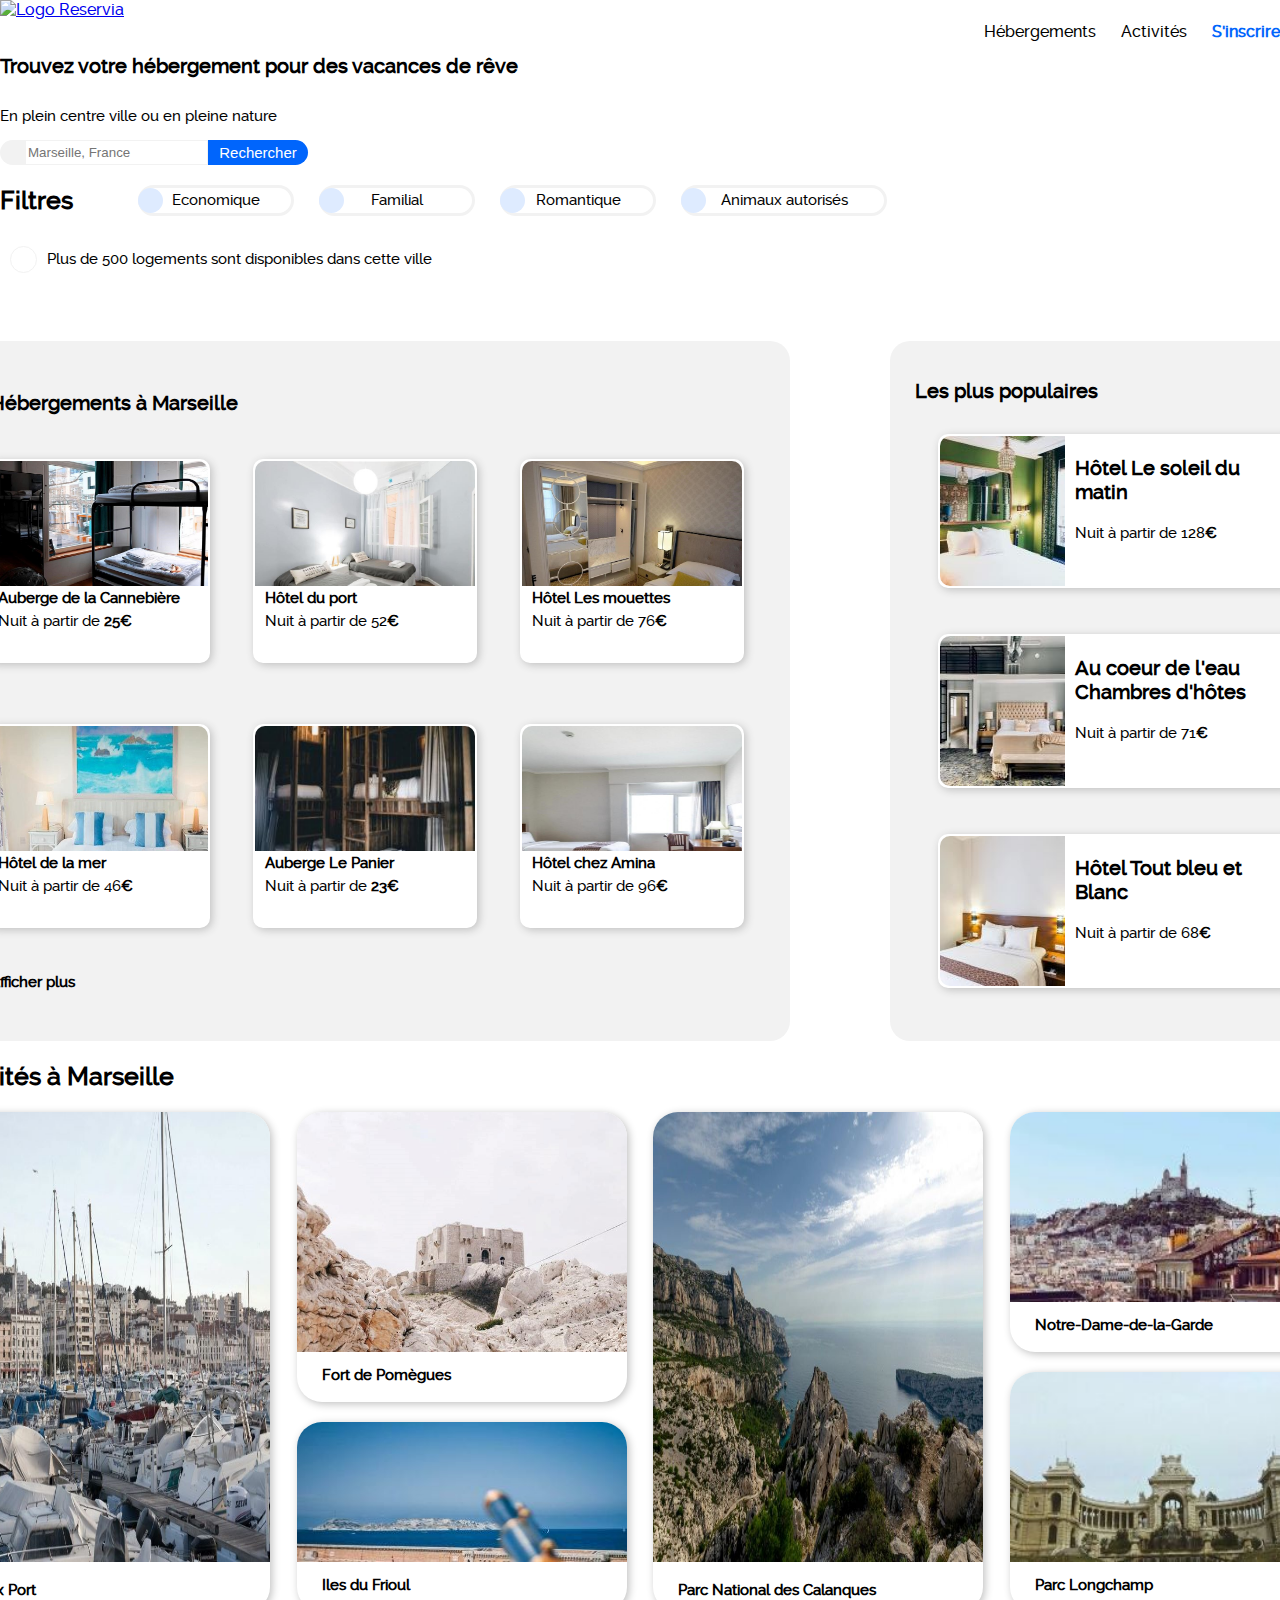
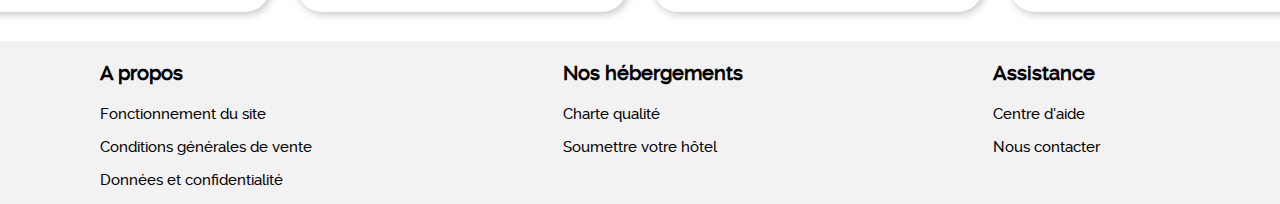
==== commit 121435e4: "Merge branch 'main' into DébutCSS" ====
--- a/Page_acceuil.html
+++ b/Page_acceuil.html
@@ -29,7 +29,7 @@
 		<section id="bandeau"><!-- h1 + p + form + filtres -->
 			<h1>Trouvez votre hébergement pour des vacances de rêve</h1>
 			<p class="txt">En plein centre ville ou en pleine nature</p>
-			<div id="recherche">
+			<div>
 				<form id="recherche">
 				<label for="search" class="search">
 				<span class="mark"><i class="fas fa-map-marker-alt"></i></span>
@@ -41,14 +41,14 @@
 			<div id="filtre">
 				<h2>Filtres</h2>
 				<ul>
-					<a href="#" title="Economique"><li><i class="fas fa-money-bill-wave"></i>
-					<span class="filt1">Economique</span></li></a>
-					<a href="#" title="Familial"><li><i class="fas fa-child"></i>
-					<span class="filt2">Familial</span></li></a>
-					<a href="#" title="Romantique"><li><i class="fas fa-heart"></i>
-					<span class="filt3">Romantique</span></li></a>
-					<a href="#" title="Animaux"><li><i class="fas fa-dog"></i>
-					<span id="pet">Animaux autorisés</span></li></a>
+					<li><a href="#" title="Economique"><i class="fas fa-money-bill-wave"></i>
+					<span class="filt1">Economique</span></a></li>
+					<li><a href="#" title="Familial"><i class="fas fa-child"></i>
+					<span class="filt2">Familial</span></a></li>
+					<li><a href="#" title="Romantique"><i class="fas fa-heart"></i>
+					<span class="filt3">Romantique</span></a></li>
+					<li><a href="#" title="Animaux"><i class="fas fa-dog"></i>
+					<span id="pet">Animaux autorisés</span></a></li>
 				</ul>
 			</div>
 			<div id="info">
@@ -162,8 +162,8 @@
 		<div id="activite">
 			<div id="activite1">
 				<a href="#" title="Vieuxport">
-				<span><img src="images/Vieuxport.jpg" alt="Vieux_port">
-				<h3>Vieux Port</h3></span>
+				<img src="images/Vieuxport.jpg" alt="Vieux_port">
+				<h3>Vieux Port</h3>
 				</a>
 			</div>
 			<div class="photo_double">
--- a/style.css
+++ b/style.css
@@ -106,6 +106,7 @@
 .bleu
 {
 	color: #0065FC;
+	font-weight: bold;
 }
 #inscr a
 {
@@ -175,6 +176,7 @@
 	justify-content: center;
 	align-items: center;
 	border-radius: 0px 25px 25px 0px;
+	border: none;
 }
 #rech2
 {
@@ -185,23 +187,23 @@
 			/* filtres */
 #filtre
 {
-	display: flex;	
+	display: flex;
 }
 #filtre ul
 {
 	list-style-type: none;
 	display: flex;
-	justify-content: center;
 }
 ul a
 {
 	text-decoration: none;
 	color: black;
-}
-#filtre li
-{
-	display: flex;
-	align-items: center;
+	display: flex;
+	align-items: center;
+}
+ul li
+{
+	display: flex;
 }
 .filt1, .filt2, .filt3
 {
@@ -214,10 +216,9 @@
 	justify-content: center;
 	align-items: center;
 }
-.filt:hover
+.filt1:hover, .filt2:hover, .filt3:hover
 {
 	background-color: #DEEBFF;
-	
 }
 #pet
 {
@@ -281,6 +282,7 @@
 	font-size: 15px;
 	margin-bottom: 50px;
 	font-family: 'ralewaymedium', Arial, sans-serif;
+	font-weight: bold;
 }
 #afficher a
 {
@@ -339,6 +341,7 @@
 .gras
 {
 	font-family: 'ralewaymedium', Arial, sans-serif;
+	font-weight: bold;
 }
 .dkltxt
 {
@@ -602,7 +605,7 @@
 footer
 {
 	width: 100%;
-	background-color: #F2F2F2
+	background-color: #F2F2F2;
 }
 #foot
 {
@@ -644,36 +647,51 @@
 	}
 	header
 	{
-		max-width: 100%;
-		height: auto;
+		width: 480px;
+		height: 100px;
 		flex-direction: row;
 		flex-wrap: wrap;
+		padding-top: 15px;
 	}
 	#logo
 	{
 		order: 1;
-		
-		margin-left: 20px;
+		margin-left: 30px;
 	}
 	#inscr
 	{
 		order: 2;
 		width: 50%;
-		
-	}
-
+		display: flex;
+		justify-content: flex-end;
+		margin-right: 30px;
+	}
 	.Ancres
 	{
 		order: 3;
-		width: 50%;
+		width: 240px;
 		border-top: none;
+		display: flex;
+		justify-content: center;
+		padding-top: 15px;
+	}
+	.Ancres a
+	{
 		border-bottom: 2px solid #F2F2F2;
+		width: 240px;
+		display: flex;
+		justify-content: center;
+		margin: 0px;
 	}
 	.Ancres a:hover
 	{
-		width: 50%;
+		display: flex;
+		justify-content: center;
+		color: #0065FC;
+		padding-top: 0px;
 		border-top: none;
 		border-bottom: 2px solid #0065FC;
+		width: 240px;
 	}
 	article
 	{
@@ -695,6 +713,11 @@
 	.txt
 	{
 		font-size: 18px;
+		margin-bottom: 30px;
+	}
+	#filtre h2
+	{
+		margin-top: 30px;
 	}
 	#recherche
 	{
@@ -717,6 +740,8 @@
 		height: 50px;
 		width: 350px;
 		border: 1px solid #F2F2F2;
+		font-weight: bold;
+		color: black
 	}
 	#rech1
 	{
@@ -728,12 +753,14 @@
 		height: 50px;
 		color: white;
 		background-color: #0065FC;
+		font-size: 18px;
 		display: flex;
 		justify-content: center;
 		align-items: center;
 		position: relative;
 		right: 20px;
 		border-radius: 15px 15px 15px 15px;
+		border: none;
 	}
 	#filtre
 	{
@@ -763,9 +790,8 @@
 		border: 3px solid #F2F2F2;
 		border-radius: 25px;
 		font-size: 15px;
-		display: flex;
-		justify-content: center;
-		align-items: center;
+		font-weight: bold;
+		margin-right: 15px;
 	}
 	.filt2
 	{
@@ -774,20 +800,17 @@
 		border: 3px solid #F2F2F2;
 		border-radius: 25px;
 		font-size: 15px;
-		display: flex;
-		justify-content: center;
-		align-items: center
+		font-weight: bold;
 	}
 	#pet
 	{
-		width: 250px;
+		width: 210px;
 		height: 50px;
 		border: 3px solid #F2F2F2;
 		border-radius: 25px;
 		font-size: 15px;
-		display: flex;
-		justify-content: center;
-		align-items: center;
+		font-weight: bold;
+		padding-left: 20px;
 	}
 	#filtre i
 	{
@@ -802,9 +825,19 @@
 		position: relative;
 		left: 50px;
 	}
+	#info
+	{
+		align-items: flex-start;
+	}
+	#info i 
+	{
+		position: relative;
+		top: 13px;
+	}
 	.txt1
 	{
 		font-size: 18px;
+		margin-bottom: 30px;
 	}
 	#hébergement
 	{
@@ -818,7 +851,8 @@
 		width: 480px;
 		height: auto;
 		border-radius: 0px;
-		padding-bottom: 20px;
+		padding-bottom: 40px;
+		margin-bottom: 30px;
 	}
 	#pop
 	{
@@ -837,6 +871,10 @@
 		margin-top: 15px;
 		border: 5px solid white;
 	}
+	#titgraph
+	{
+		margin-bottom: 15px;
+	}
 	.Photo_2 h3
 	{
 		font-size: 20px;
@@ -896,6 +934,8 @@
 		height: auto;
 		flex-direction: column;
 		margin-bottom: 20px;
+		justify-content: center;
+		margin-bottom: 50px;
 	}
 	#activite
 	{
@@ -907,7 +947,7 @@
 	{
 		width: 420px;
 		height: 175px;
-		margin-top: 15px;
+		margin-top: 30px;
 	}
 	#activite1 img, #activite2 img, #activite3 img, #activite4 img, #activite5 img, #activite6 img
 	{
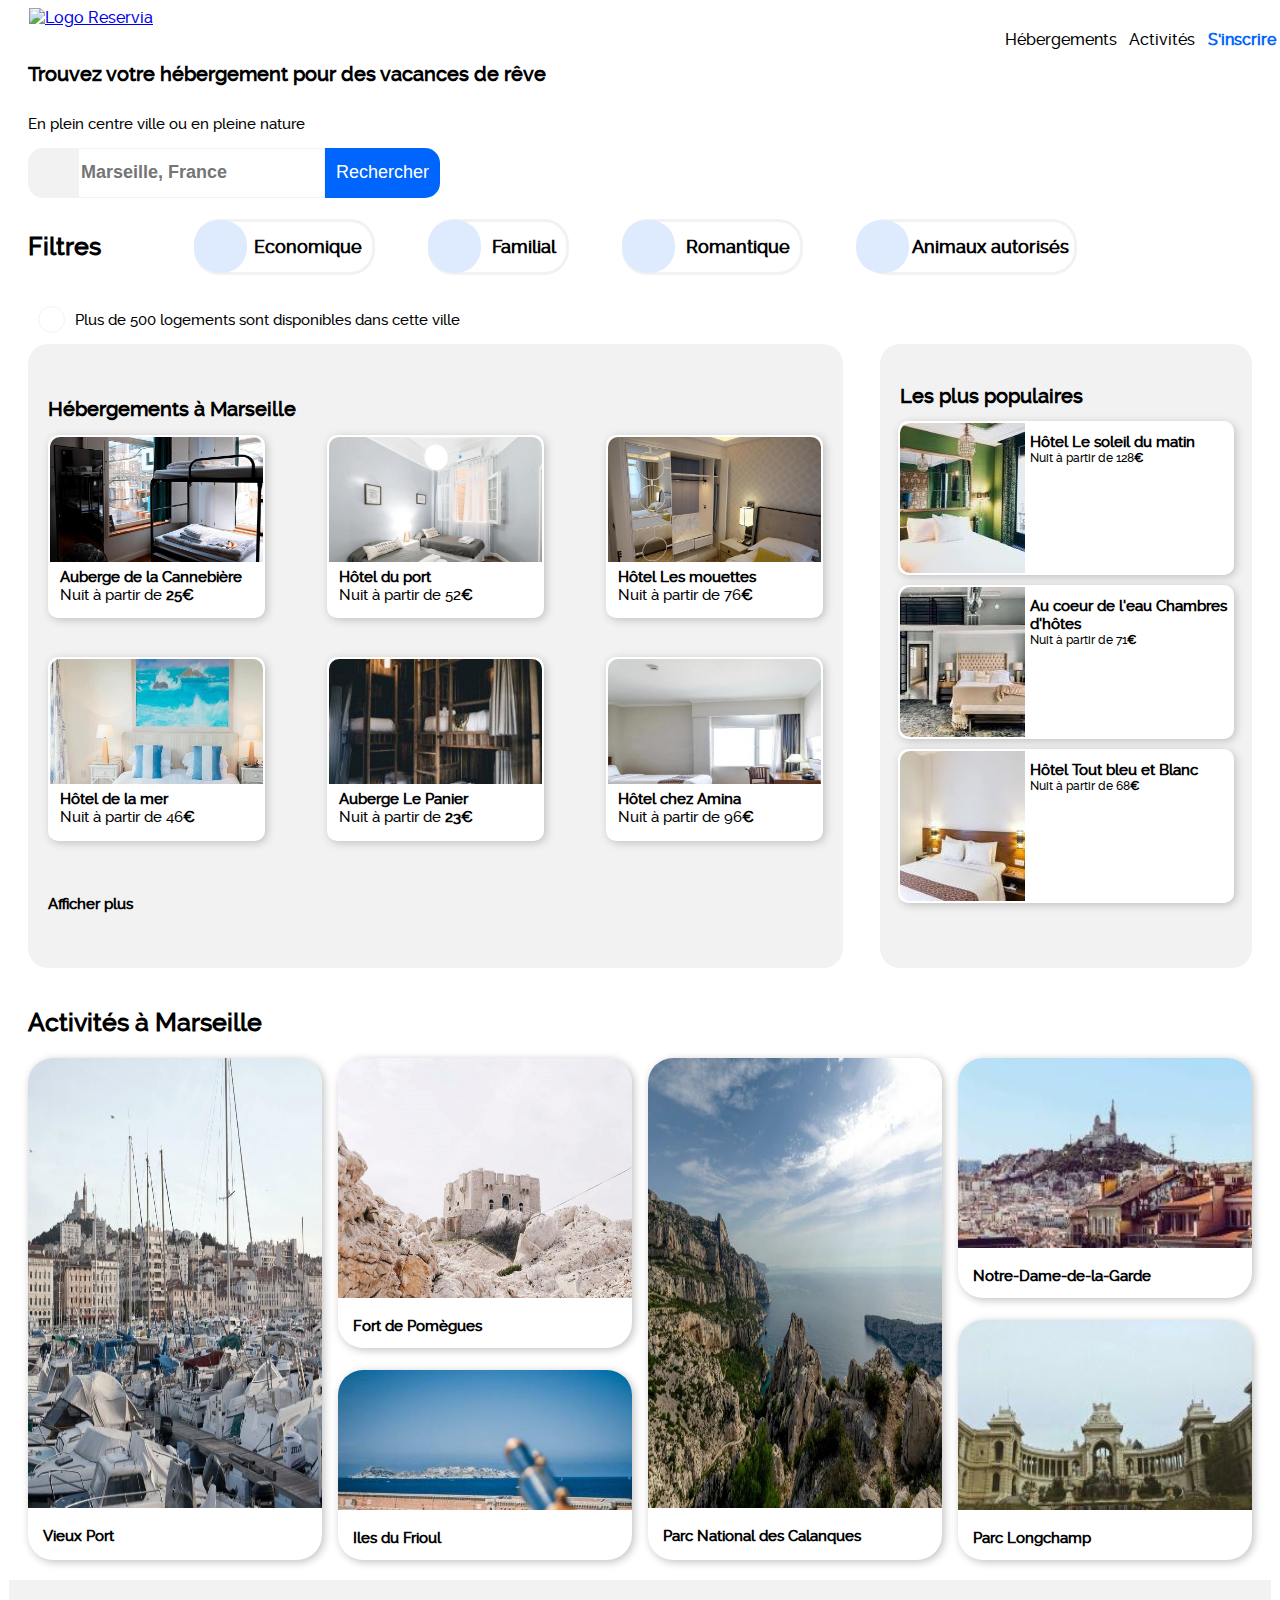
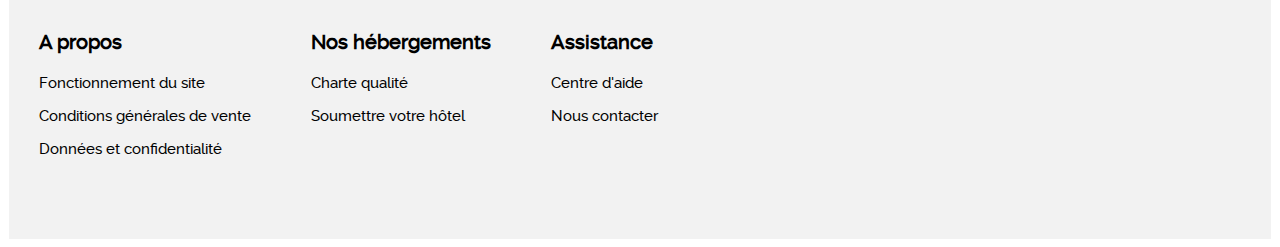
==== commit 2169d722: "Epuration" ====
--- a/Page_acceuil.html
+++ b/Page_acceuil.html
@@ -13,6 +13,7 @@
 		<div id="logo">
 		<a href="#" title=" Logo Réservia"><img src="images/Reservia.svg" alt="Logo Reservia" /></a>
 		</div>
+		<div class="entete">
 		<div class="Ancres">
 		<a href="#Titre1" title="Hébergements">Hébergements</a>
 		</div>
@@ -22,7 +23,7 @@
 		<div id="inscr">
 		<a href="#" title="S'inscrire"><span class="bleu">S'inscrire</span></a>
 		</div>
-		
+		</div>
 	</header><!-- Logo + Ancres-->
 	
     
@@ -57,7 +58,7 @@
 			</div>
 		</section><!-- h1 + p + form + filtres + p -->
 		
-		<section id="hébergement"><!-- article + aside -->
+		<section id="hebergement"><!-- article + aside -->
 			<article><!-- h1 + 6photos + p -->
 			<h1 id="Titre1">Hébergements à Marseille</h1>
 			<div id="photo">
@@ -131,25 +132,37 @@
 				<div class="Photo_2">
 						<a href="#" title="Hôtel Le soleil du matin">
 						<img src="images/annonce7.jpg" alt="Hôtel_Le_soleil_du_matin">
-						<div class="poptxt"><h3>Hôtel Le soleil du matin</h3>
+						<div class="poptxt">
+						<div class="poptxt1">
+						<h3>Hôtel Le soleil du matin</h3>
 						<p>Nuit à partir de 128<span class="gras">€</span></p>
-						<span><i class="fas fa-star"></i><i class="fas fa-star"></i><i class="fas fa-star"></i><i class="fas fa-star"></i><i class="fas fa-star"></i></span></div>
+						</div>
+						<span><i class="fas fa-star"></i><i class="fas fa-star"></i><i class="fas fa-star"></i><i class="fas fa-star"></i><i class="fas fa-star"></i></span>
+						</div>
 						</a>
 				</div>
 				<div class="Photo_2">
 						<a href="#" title="Au coeur de l'eau Chambres d'hôtes">
 						<img src="images/annonce8.jpg" alt="Au_coeur_de_l'eau_Chambres_d'hôtes">
-						<div class="poptxt"><h3>Au coeur de l'eau Chambres d'hôtes</h3>
+						<div class="poptxt">
+						<div class="poptxt1">
+						<h3>Au coeur de l'eau Chambres d'hôtes</h3>
 						<p>Nuit à partir de 71<span class="gras">€</span></p>
-						<span><i class="fas fa-star"></i><i class="fas fa-star"></i><i class="fas fa-star"></i><i class="fas fa-star"></i><span class="gris1"><i class="fas fa-star"></i></span></span></div>
+						</div>
+						<span><i class="fas fa-star"></i><i class="fas fa-star"></i><i class="fas fa-star"></i><i class="fas fa-star"></i><span class="gris1"><i class="fas fa-star"></i></span></span>
+						</div>
 						</a>
 				</div>
 				<div class="Photo_2">
 						<a href="#" title="Hôtel Tout bleu et Blanc">
 						<img src="images/annonce9.jpg" alt="Hôtel_Tout_bleu_et_blanc">
-						<div class="poptxt"><h3>Hôtel Tout bleu et Blanc</h3>
+						<div class="poptxt">
+						<div class="poptxt1">
+						<h3>Hôtel Tout bleu et Blanc</h3>
 						<p>Nuit à partir de 68<span class="gras">€</span></p>
-						<span><i class="fas fa-star"></i><i class="fas fa-star"></i><i class="fas fa-star"></i><i class="fas fa-star"></i><span class="gris1"><i class="fas fa-star"></i></span></span></div>
+						</div>
+						<span><i class="fas fa-star"></i><i class="fas fa-star"></i><i class="fas fa-star"></i><i class="fas fa-star"></i><span class="gris1"><i class="fas fa-star"></i></span></span>
+						</div>
 						</a>
 				</div>
 			</div>
--- a/style.css
+++ b/style.css
@@ -55,68 +55,69 @@
 body
 {
 	font-family: 'ralewaymedium', 'ralewayblack', Arial, sans-serif;
-	max-width: 1600px;
-	margin: auto;
-	display: flex;
-	justify-content: center;
+	display: flex;
+	flex-direction: column;
 	flex-wrap: wrap;
 }
 /* Mep body */
 /* Mep header */
 header
 {
-	width: 1400px;
+	margin: 0px 1px 0px 1px;
+	padding: 0px 20px 0px 20px;
 	display: flex;
 	justify-content: space-between;
 }
+.entete
+{
+	display: flex;
+}
 #logo
 {
-	flex: 4;
+	margin-right: 50%
+}
+.Ancres
+{
+	padding-top: 20px;
+	border-top: 2px solid white;
+	margin-right: 5%;
+}
+.Ancres a
+{
+	color: black;
+	text-decoration: none;
+}
+#inscr
+{
+	padding-top: 22px;
+}
+.bleu
+{
+	color: #0065FC;
+	font-weight: bold;
+}
+#inscr a
+{
+	text-decoration: none;
+}
+.Ancres a:hover
+{
+	padding-top: 20px;
+	border-top: 2px solid #0065FC;
 }
 /* Mep header */
 	/* Mep bandeau */
 #bandeau
 {
 	display: flex;
-	width: 1400px;
 	flex-direction: column;
 	justify-content: flex-start;
-	height: 300px;
-}
-		/* header bandeau*/
-.Ancres
-{
-	padding-top: 20px;
-	border-top: 2px solid white;
-}
-#ancr_inscr
-{
-	display: flex;
-}
-.Ancres a
-{
-	color: black;
-	text-decoration: none;
-	margin-right: 25px;
-}
-#inscr
-{
-	padding-top: 22px;
-}
-.bleu
-{
-	color: #0065FC;
-	font-weight: bold;
-}
-#inscr a
-{
-	text-decoration: none;
-}
-.Ancres a:hover
-{
-	padding-top: 20px;
-	border-top: 2px solid #0065FC;
-}
+	height: auto;
+	padding: 0px 20px 0px 20px;
+}
+
+		/* bandeau*/
+
 .txt, .txt1
 {
 	font-size : 15px;
@@ -151,31 +152,33 @@
 }
 .mark
 {
-	width: 25px;
-	height: 25px;
+	width: 50px;
+	height: 50px;
 	color: black;
 	background-color: #F2F2F2;
 	display: flex;
 	align-items: center;
 	justify-content: center;
-	border-radius: 25px 0px 0px 25px;
+	border-radius: 15px 0px 0px 15px;
 }
 input
 {
-	height: 25px;
+	height: 50px;
 	border: 1px solid #F2F2F2;
+	font-size: 18px;
+	font-weight: bold;
 }
 #rech1
 {
-	width: 100px;
-	height: 25px;
-	font-size: 15px;
+	width: 115px;
+	height: 50px;
+	font-size: 18px;
 	color: white;
 	background-color: #0065FC;
 	display: flex;
 	justify-content: center;
 	align-items: center;
-	border-radius: 0px 25px 25px 0px;
+	border-radius: 0px 15px 15px 0px;
 	border: none;
 }
 #rech2
@@ -188,11 +191,15 @@
 #filtre
 {
 	display: flex;
+	align-items: center;
+	height: auto;
+	
 }
 #filtre ul
 {
 	list-style-type: none;
 	display: flex;
+	flex-wrap: wrap;
 }
 ul a
 {
@@ -204,17 +211,33 @@
 ul li
 {
 	display: flex;
-}
-.filt1, .filt2, .filt3
-{
-	width: 150px;
-	height: 25px;
+	
+}
+.filt1, .filt3
+{
+	width: 165px;
+	height: 50px;
 	border: 3px solid #F2F2F2;
 	border-radius: 25px;
-	font-size: 15px;
-	display: flex;
-	justify-content: center;
-	align-items: center;
+	font-size: 18px;
+	font-weight: bold;
+	display: flex;
+	justify-content: flex-end;
+	align-items: center;
+	padding-right: 10px;
+}
+.filt2
+{
+	width: 125px;
+	height: 50px;
+	border: 3px solid #F2F2F2;
+	border-radius: 25px;
+	font-size: 18px;
+	font-weight: bold;
+	display: flex;
+	justify-content: flex-end;
+	align-items: center;
+	padding-right: 10px;
 }
 .filt1:hover, .filt2:hover, .filt3:hover
 {
@@ -222,14 +245,17 @@
 }
 #pet
 {
-	width: 200px;
-	height: 25px;
+	width: 205px;
+	height: 50px;
 	border: 3px solid #F2F2F2;
 	border-radius: 25px;
-	font-size: 15px;
-	display: flex;
-	justify-content: center;
-	align-items: center;
+	font-size: 18px;
+	font-weight: bold;
+	display: flex;
+	justify-content: flex-end;
+	align-items: center;
+	padding-right: 5px;
+	margin: 5px;
 }
 #pet:hover
 {
@@ -238,8 +264,8 @@
 }
 #filtre i
 {
-	height: 25px;
-	width: 25px;
+	height: 53px;
+	width: 53px;
 	border-radius: 25px;
 	color: #0065FC;
 	background-color: #DEEBFF;
@@ -247,40 +273,34 @@
 	justify-content: center;
 	align-items: center;
 	position: relative;
-	left: 25px;
+	left: 53px;
 }
 			/* filtres */
 		/* header bandeau*/
 	/* Mep bandeau */
 /* Mep hébergement */
-#hébergement
-{
-	width: 1400px;
-	height: 700px;
-	display: flex;
+#hebergement
+{
+	height: auto;
+	display: flex;
+	margin: 0px 20px 0px 20px;
 }
 
 /* Mep article */
 article
 {
-	width: 850px;
-	height: 700px;
-	margin-right: 100px;
+	width: 70%;
+	height: auto;
+	margin-right: 3%;
 	background-color: #F2F2F2;
 	border-radius: 20px;
 	display: flex;
 	flex-direction: column;
-}
-article h1
-{
-	margin-left: 50px;
-	margin-top: 50px;
+	padding: 40px 20px 40px 20px;
 }
 #afficher
 {
-	margin-left: 50px;
-	font-size: 15px;
-	margin-bottom: 50px;
+	font-size: 15px;
 	font-family: 'ralewaymedium', Arial, sans-serif;
 	font-weight: bold;
 }
@@ -291,24 +311,25 @@
 }
 #photo
 {
-	width: 800px;
-	height: 700px;
+	height: auto;
 	display: flex;
 	flex-wrap: wrap;
-	justify-content: space-around;
-	align-items: center;
-	margin-left: 25px;
+	justify-content: space-between;
+	align-items: center;
+
 }
 .Photo_1
 {
 	background-color: white;
 	border: 2px solid white;
 	border-radius: 10px 10px 10px 10px;
-	width: 220px;
-	height: 200px;
+	width: 27.5%;
+	height: auto;
 	display: flex;
 	flex-direction: column;
 	box-shadow: 2px 2px 8px silver;
+	margin-bottom: 5%;
+	padding-bottom: 1%;
 }
 .Photo_1 a:hover h3
 {
@@ -316,7 +337,7 @@
 }
 .Photo_1 img
 {
-	width: 220px;
+	width: 100%;
 	height: 125px;
 	border-radius: 10px 10px 0px 0px;
 }
@@ -326,14 +347,14 @@
 }
 .Photo_1 h3
 {
-	margin-top: -1px;
 	font-size: 15px;
 	color: black;
-
+	margin: 0px 0px 0px 0px;
+	padding-top: 1%;
 }
 .Photo_1 p
 {
-	margin-top: -10px;
+	margin-top: 0px;
 	font-size: 15px;
 	color: black;
 	margin-bottom: 5px;
@@ -360,24 +381,22 @@
 /* Mep populaire */
 aside
 {
-	width: 450px;
-	height: 700px;
+	width: 30%;
+	height: auto;
 	background-color: #F2F2F2;
 	display: flex;
 	flex-direction: column;
 	border-radius: 20px;
+	padding: 40px 20px 40px 20px;
 }
 #titgraph
 {
 	display: flex;
 	justify-content: space-between;
-	align-items: center;
-	position: relative;
-	top: 25px;
 }
 aside h1
 {
-	margin-left: 25px;
+	margin-top: 0px;
 }
 .graph
 {
@@ -389,19 +408,15 @@
 }
 #pop
 {
-	width: 450px;
-	height: 600px;
-	display: flex;
-	flex-direction: column;
-	justify-content: space-around;
-	align-items: center;
-	margin: auto;
-
+	height: auto;
+	display: flex;
+	flex-direction: column;
+	align-items: center;
 }
 .Photo_2
 {
-	width: 350px;
-	height: 150px;
+	width: 100%;
+	height: auto;
 	background-color: white;
 	display: flex;
 	flex-direction: column;
@@ -421,53 +436,58 @@
 .poptxt
 {
 	height: 150px;
-	margin-left: 135px;
 	display: flex;
 	flex-direction: column;
 	justify-content: space-between;
+	padding-left: 5px;
+}
+.poptxt1
+{
+	height: auto;
+	padding-top: 5%;
+	padding-right: 5px;
+}
+.Photo_2 img
+{
+	float: left;
+	border-radius: 10px 0px 0px 10px;
+}
+.Photo_2 h3
+{
+	color: black;
+	font-size: 15px;
+	margin: 0px;
+}
+.Photo_2 p
+{
+	color: black;
+	font-size: 12px;
+	margin: 0px;
 }
 .poptxt i
 {
 	color: #0065FC;
-	font-size: 15px;
-}
-.Photo_2 img
-{
-	float: left;
-	width: 125px;
-	height: 150px;
-	border-radius: 10px 0px 0px 10px;
-}
-.Photo_2 h3
-{
-	color: black;
-	font-size: 20px;
-}
-.Photo_2 p
-{
-	color: black;
-	margin-top: -30px;
-	font-size: 15px;
+	font-size: 12px;
 }
 .gris1 i 
 {
 	color: #F2F2F2;
-	font-size: 15px;
+	font-size: 12px;
 }
 /* Mep populaire */
 /* Mep hébergement */
 /* Mep activitées */
 #activites
 {
-	width: 1400px;
-	height: 600px;
-	display: flex;
-	flex-direction: column;
+	height: auto;
+	display: flex;
+	flex-direction: column;
+	margin: 20px 20px 20px 20px;
 }
 #activite
 {
-	width: 1400px;
-	height: 500px;
+	width: 100%;
+	height: auto;
 	display: flex;
 	justify-content: space-between;
 }
@@ -482,44 +502,44 @@
 }
 #activite1
 {
-	width: 330px;
-	height: 500px;
+	width: 24%;
+	height: auto;
 	border-radius: 25px;
 	box-shadow: 2px 2px 8px silver;
 }
 #activite1 h3
 {
-	margin-left: 25px;
+	margin-left: 5%;
 	font-size: 15px;
 }
 #activite1 img
 {
 	height: 450px;
-	width: 330px;
+	width: 100%;
 	border-radius: 25px 25px 0px 0px;
 }
 #activite4
 {
-	width: 330px;
-	height: 500px;
+	width: 24%;
+	height: auto;
 	border-radius: 25px;
 	box-shadow: 2px 2px 8px silver;
 }
 #activite4 img
 {
 	height: 450px;
-	width: 330px;
+	width: 100%;
 	border-radius: 25px 25px 0px 0px;
 }
 #activite4 h3
 {
-	margin-left: 25px;
+	margin-left: 5%;
 	font-size: 15px;
 }
 .photo_double
 {
-	width: 330px;
-	height: 500px;
+	width: 24%;
+	height: auto;
 	display: flex;
 	flex-direction: column;
 	justify-content: space-between;
@@ -527,92 +547,90 @@
 #activite2
 {
 	height: 290px;
-	width: 330px;
+	width: 100%;
 	border-radius: 25px;
 	box-shadow: 2px 2px 8px silver;
 }
 #activite3
 {
 	height: 190px;
-	width: 330px;
+	width: 100%;
 	border-radius: 25px;
 	box-shadow: 2px 2px 8px silver;
 }
 #activite2 h3
 {
-	margin-left: 25px;
-	margin-top: 10px;
+	margin-left: 5%;
 	font-size: 15px;
 }
 #activite3 h3
 {
-	margin-left: 25px;
-	margin-top: 10px;
+	margin-left: 5%;
 	font-size: 15px;
 }
 #activite2 img
 {
 	height: 240px;
-	width: 330px;
+	width: 100%;
 	border-radius: 25px 25px 0px 0px;
 }
 #activite3 img
 {
 	height: 140px;
-	width: 330px;
+	width: 100%;
 	border-radius: 25px 25px 0px 0px;
 }
 #activite5
 {
 	height: 240px;
-	width: 330px;
+	width: 100%;
 	border-radius: 25px;
 	box-shadow: 2px 2px 8px silver;
 }
 #activite5 img
 {
 	height: 190px;
-	width: 330px;
+	width: 100%;
 	border-radius: 25px 25px 0px 0px;
 }
 #activite5 h3
 {
-	margin-left: 25px;
-	margin-top: 10px;
+	margin-left: 5%;
 	font-size: 15px;
 }
 #activite6
 {
 	height: 240px;
-	width: 330px;
+	width: 100%;
 	border-radius: 25px;
 	box-shadow: 2px 2px 8px silver;
 }
 #activite6 img
 {
 	height: 190px;
-	width: 330px;
+	width: 100%;
 	border-radius: 25px 25px 0px 0px;
 }
 #activite6 h3
 {
-	margin-left: 25px;
-	margin-top: 10px;
+	margin-left: 5%;
 	font-size: 15px;
 }
 /* Mep activitées */
 /* Mep footer */
 footer
 {
-	width: 100%;
+	margin: 0px 1px 0px 1px;
 	background-color: #F2F2F2;
+	padding: 30px 30px 30px 30px;
 }
 #foot
 {
-	width: 1000px;
-	display: flex;
-	justify-content: space-between;
-	margin-left: 100px;
+	display: flex;
+}
+.liens
+{
+	margin-right: 5%;
 }
 .liens a
 {
@@ -633,115 +651,15 @@
 }
 /* Mep footer */
 /* Media queries */
-@media all and (max-width: 1024px)
-{
-    body
-	{
-		width: 480px;
-		height: auto;
-		margin: auto;
-		flex-direction: column;
-		justify-content: center;
-		align-items: center;
-		flex-wrap: wrap;
-	}
+@media all and (max-width: 961px) 
+{
 	header
 	{
-		width: 480px;
-		height: 100px;
-		flex-direction: row;
-		flex-wrap: wrap;
-		padding-top: 15px;
+		margin: 0px 5px 0px 5px;
 	}
 	#logo
 	{
-		order: 1;
-		margin-left: 30px;
-	}
-	#inscr
-	{
-		order: 2;
-		width: 50%;
-		display: flex;
-		justify-content: flex-end;
-		margin-right: 30px;
-	}
-	.Ancres
-	{
-		order: 3;
-		width: 240px;
-		border-top: none;
-		display: flex;
-		justify-content: center;
-		padding-top: 15px;
-	}
-	.Ancres a
-	{
-		border-bottom: 2px solid #F2F2F2;
-		width: 240px;
-		display: flex;
-		justify-content: center;
-		margin: 0px;
-	}
-	.Ancres a:hover
-	{
-		display: flex;
-		justify-content: center;
-		color: #0065FC;
-		padding-top: 0px;
-		border-top: none;
-		border-bottom: 2px solid #0065FC;
-		width: 240px;
-	}
-	article
-	{
-		background-color: white;
-	}
-	#bandeau
-	{
-		max-width: 460px;
-		height: auto;
-		flex-direction: column;
-		flex-wrap: wrap;
-	}
-	#bandeau h1
-	{
-		max-width: 460px;
-		font-size: 25px;
-		margin-bottom: -10px;
-	}
-	.txt
-	{
-		font-size: 18px;
-		margin-bottom: 30px;
-	}
-	#filtre h2
-	{
-		margin-top: 30px;
-	}
-	#recherche
-	{
-		width: 460px;
-		justify-content: center;
-	}
-	.mark
-	{
-		width: 50px;
-		height: 50px;
-		color: black;
-		background-color: #F2F2F2;
-		display: flex;
-		align-items: center;
-		justify-content: center;
-		border-radius: 15px 0px 0px 15px;
-	}
-	input
-	{
-		height: 50px;
-		width: 350px;
-		border: 1px solid #F2F2F2;
-		font-weight: bold;
-		color: black
+		margin-right: 10%
 	}
 	#rech1
 	{
@@ -762,17 +680,101 @@
 		border-radius: 15px 15px 15px 15px;
 		border: none;
 	}
+	li
+	{
+		margin-top: 2%;
+	}
+}
+@media all and (max-width: 640px)
+{
+    body
+	{
+		justify-content: center;
+		align-items: center;
+	}
+	header
+	{
+		height: auto;
+		flex-direction: row;
+		flex-wrap: wrap;
+		padding: 5px;
+	}
+	#logo
+	{
+		margin-left: 5%;
+	}
+	#inscr
+	{
+		order: 1;
+		position: relative;
+		top: -55px;
+		left: 400px;
+	}
+	.Ancres
+	{
+		order: 2;
+		width: 240px;
+		border-top: none;
+		display: flex;
+		justify-content: center;
+		padding-top: 15px;
+		position: relative;
+		right: 68px;
+		margin-right: 0px;
+	}
+	.Ancres a
+	{
+		border-bottom: 2px solid #F2F2F2;
+		width: 240px;
+		display: flex;
+		justify-content: center;
+		margin: 0px;
+	}
+	.Ancres a:hover
+	{
+		display: flex;
+		justify-content: center;
+		color: #0065FC;
+		padding-top: 0px;
+		border-top: none;
+		border-bottom: 2px solid #0065FC;
+		width: 240px;
+	}
+	#bandeau
+	{
+		padding: 0px 0px 0px 0px;
+		height: auto;
+		flex-direction: column;
+		flex-wrap: wrap;
+	}
+	#bandeau h1
+	{
+		font-size: 25px;
+	}
+	.txt
+	{
+		font-size: 18px;
+		margin-top: 0px;
+		margin-bottom: 30px;
+	}
+	#recherche
+	{
+		width: 460px;
+		justify-content: center;
+	}
+	input
+	{
+		width: 350px;
+	}
 	#filtre
 	{
-		width: 460px;
 		flex-direction: column;
-		align-items: flex start;
+		align-items: flex-start;
 	}
 	#filtre ul
 	{
 		padding: 0px 0px 0px 0px;
 		margin: 0px;
-		width: 460px;
 		flex-direction: row;
 		flex-wrap: wrap;
 		justify-content: flex-start
@@ -783,189 +785,79 @@
 		margin-right: 10px;
 		margin-bottom: 10px;
 	}
-	.filt1, .filt3
-	{
-		width: 200px;
-		height: 50px;
-		border: 3px solid #F2F2F2;
-		border-radius: 25px;
-		font-size: 15px;
-		font-weight: bold;
-		margin-right: 15px;
-	}
-	.filt2
-	{
-		width: 175px;
-		height: 50px;
-		border: 3px solid #F2F2F2;
-		border-radius: 25px;
-		font-size: 15px;
-		font-weight: bold;
-	}
-	#pet
-	{
-		width: 210px;
-		height: 50px;
-		border: 3px solid #F2F2F2;
-		border-radius: 25px;
-		font-size: 15px;
-		font-weight: bold;
-		padding-left: 20px;
-	}
-	#filtre i
-	{
-		height: 53px;
-		width: 53px;
-		border-radius: 53px;
-		color: #0065FC;
-		background-color: #DEEBFF;
+	#info
+	{
+		align-items: flex-start;
+	}
+	#info i 
+	{
+		position: relative;
+		top: 13px;
+	}
+	.txt1
+	{
+		font-size: 18px;
+		margin-bottom: 30px;
+	}
+	#hebergement
+	{
+		flex-direction: column-reverse;
+		margin: 0px 0px 0px 0px;
+	}
+	article
+	{
+		
+		margin: 0%;
+		border-radius: 0px;
+		padding: 40px 40px 40px 40px;
+	}
+	#photo
+	{
+		flex-direction: column;
+	}
+	.Photo_1
+	{
+		background-color: white;
+		width: 100%;
+		flex-direction: column;
+	}
+	aside
+	{
+		width: 100%;
+		border-radius: 0px;
+		padding: 0px 0px 0px 0px;
+	}
+	#pop
+	{
+		background-color: pink;
+		width: 100%;
+		padding: 0px 0px 0px 0px;
+	}
+	.Photo_2
+	{
+		width: 80%;
+		margin-bottom: 5px;
+	}
+	.poptxt
+	{
+		height: 150px;
+		display: flex;
+		flex-direction: column;
+		justify-content: space-between;
+		padding-left: 5%;
+	}
+	#titgraph
+	{
+		background-color: green;
 		display: flex;
 		justify-content: center;
-		align-items: center;
-		position: relative;
-		left: 50px;
-	}
-	#info
-	{
-		align-items: flex-start;
-	}
-	#info i 
-	{
-		position: relative;
-		top: 13px;
-	}
-	.txt1
-	{
-		font-size: 18px;
-		margin-bottom: 30px;
-	}
-	#hébergement
-	{
-		max-width: 480px;
-		height: auto;
-		flex-direction: column-reverse;
-
-	}
-	aside
-	{
-		width: 480px;
-		height: auto;
-		border-radius: 0px;
-		padding-bottom: 40px;
-		margin-bottom: 30px;
-	}
-	#pop
-	{
-		width: 480px;
-		height: auto;
-		justify-content: flex-start;
-	}
-	.Photo_2
-	{
-		width: 420px;
-		height: 150px;
-		background-color: white;
-		display: flex;
-		flex-direction: column;
-		margin-bottom: 0px;
-		margin-top: 15px;
-		border: 5px solid white;
-	}
-	#titgraph
-	{
-		margin-bottom: 15px;
-	}
-	.Photo_2 h3
-	{
-		font-size: 20px;
-		margin-top: 10px;
-		margin-right: 50px;
-	}
-	.Photo_2 p
-	{
-		font-size: 18px;
-	}
-	.Photo_2 i
-	{
-		margin-bottom: 10px;
-	}
-	.poptxt
-	{
-		margin-left: 150px;
-	}
-	article
-	{
-		width: 460px;
-		height: auto;
-	}
-	article h1
-	{
-		margin-left: 20px;
-		margin-top: 20px;
-	}
-	#photo
-	{
-		max-width: 460px;
-		height: auto;
-		flex-direction: column;
-		justify-content: center;
-		align-items: center;
-		margin-left: 0px;
-	}
-	.Photo_1
-	{
-		width: 420px;
-		height: 200px;
-		border: 5px solid white;
-		margin-bottom: 15px;
-	}
-	.Photo_1 img
-	{
-		width: 420px;
-		height: 125px;
-	}
-	#afficher
-	{
-		margin-left: 20px;
-	}
-	#activites
-	{
-		max-width: 460px;
-		height: auto;
-		flex-direction: column;
-		margin-bottom: 20px;
-		justify-content: center;
-		margin-bottom: 50px;
-	}
-	#activite
-	{
-		max-width: 460px;
-		height: auto;
-		flex-direction: column;
-	}
-	#activite1, #activite2, #activite3, #activite4, #activite5, #activite6
-	{
-		width: 420px;
-		height: 175px;
-		margin-top: 30px;
-	}
-	#activite1 img, #activite2 img, #activite3 img, #activite4 img, #activite5 img, #activite6 img
-	{
-		width: 420px;
-		height: 125px;
-	}
-	.photo_double
-	{
-		width: 460px;
-		height: auto;
-		justify-content: flex-start;
-	}
-	#foot
-	{
-		max-width: 480px;
-		height: auto;
-		flex-direction: column;
-		margin-left: 20px;
-		padding-bottom: 20px;
+	}
+	aside h1
+	{
+		margin: 2%;
+	}
+	.graph
+	{
+		margin: 2%;
 	}
 }